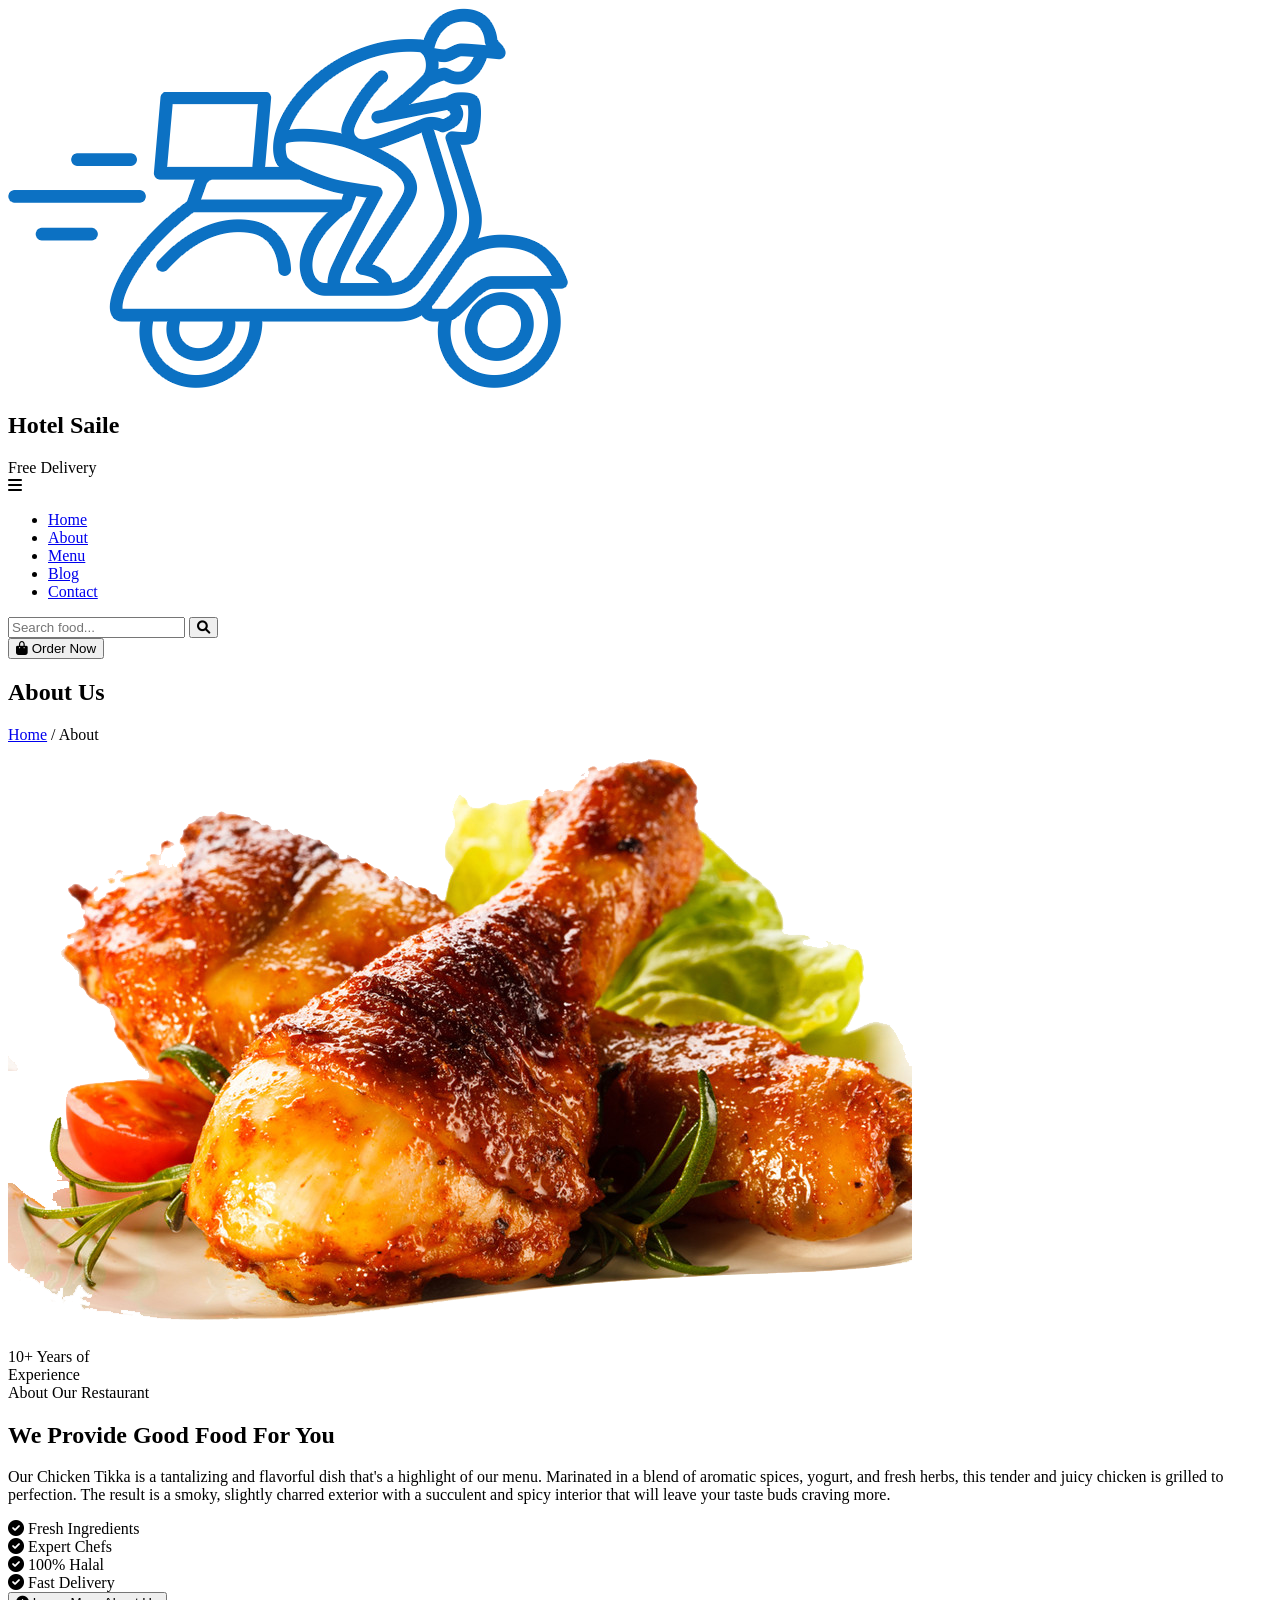
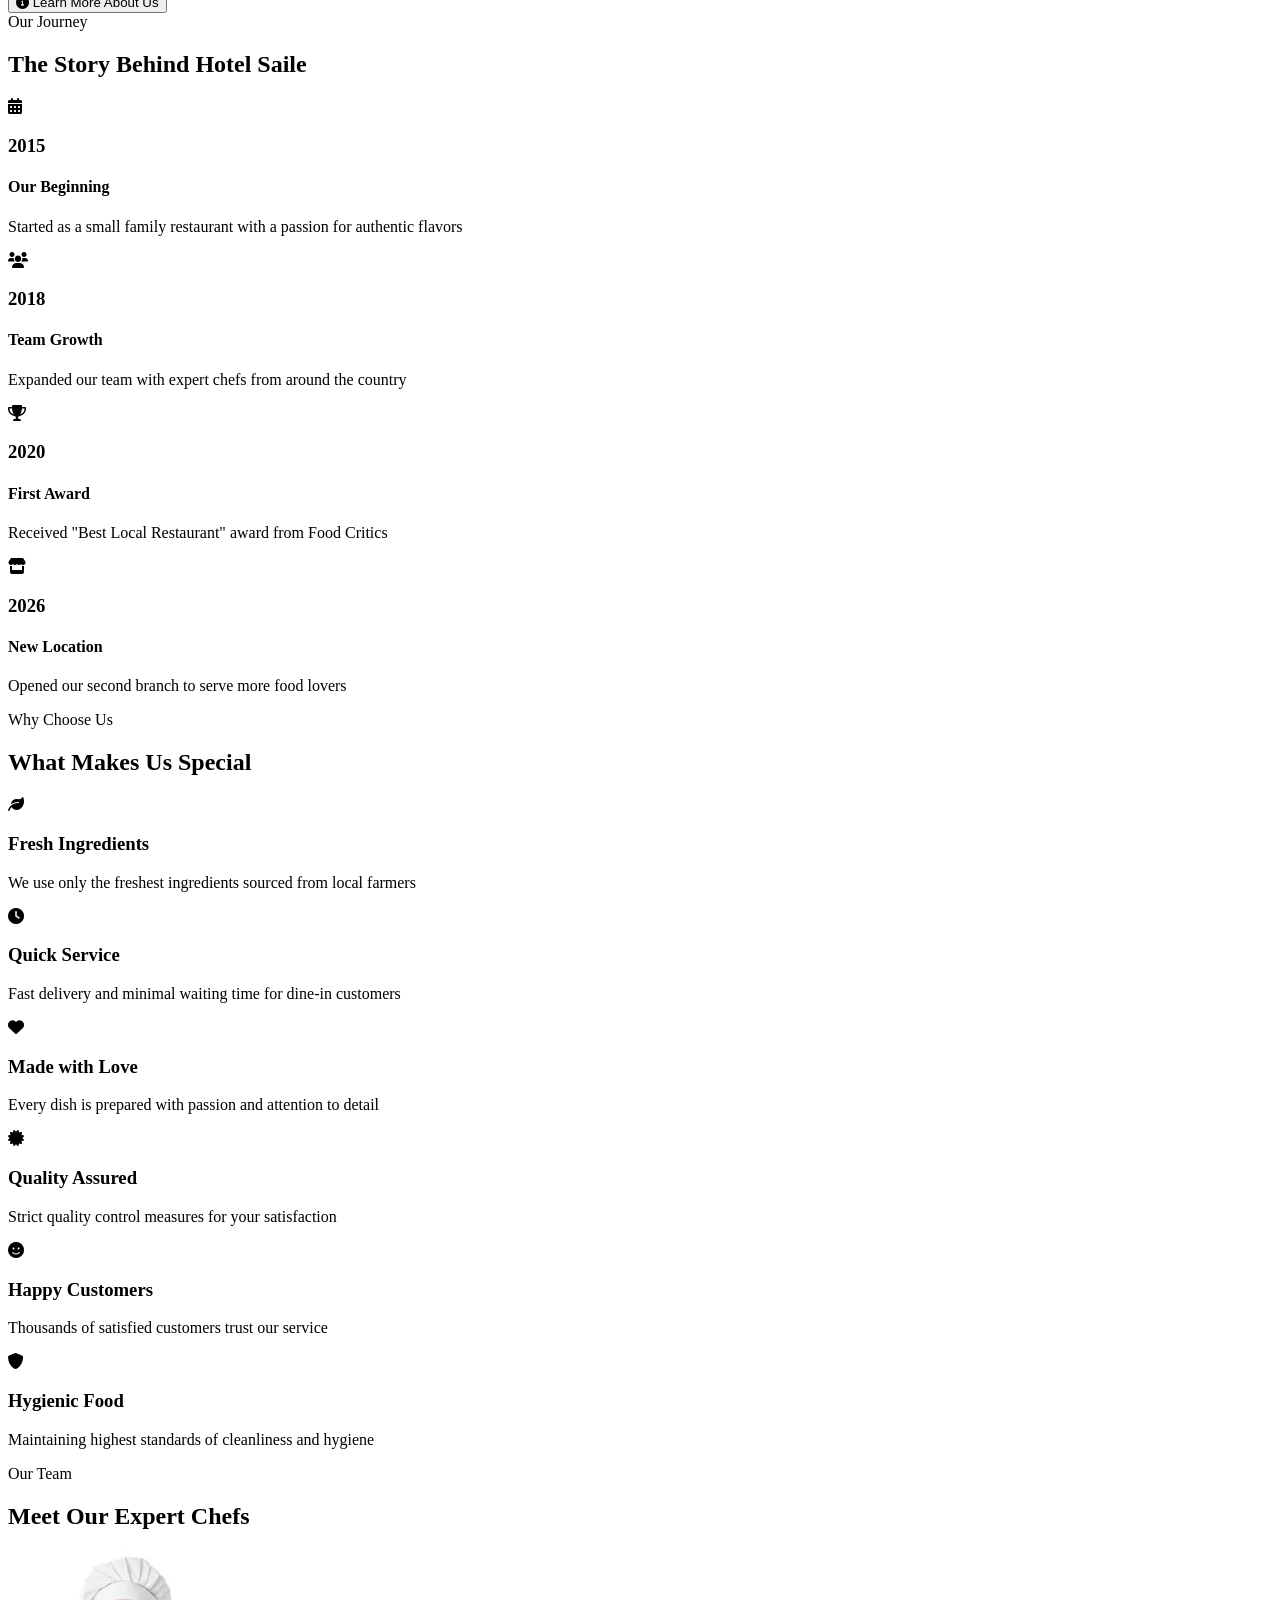
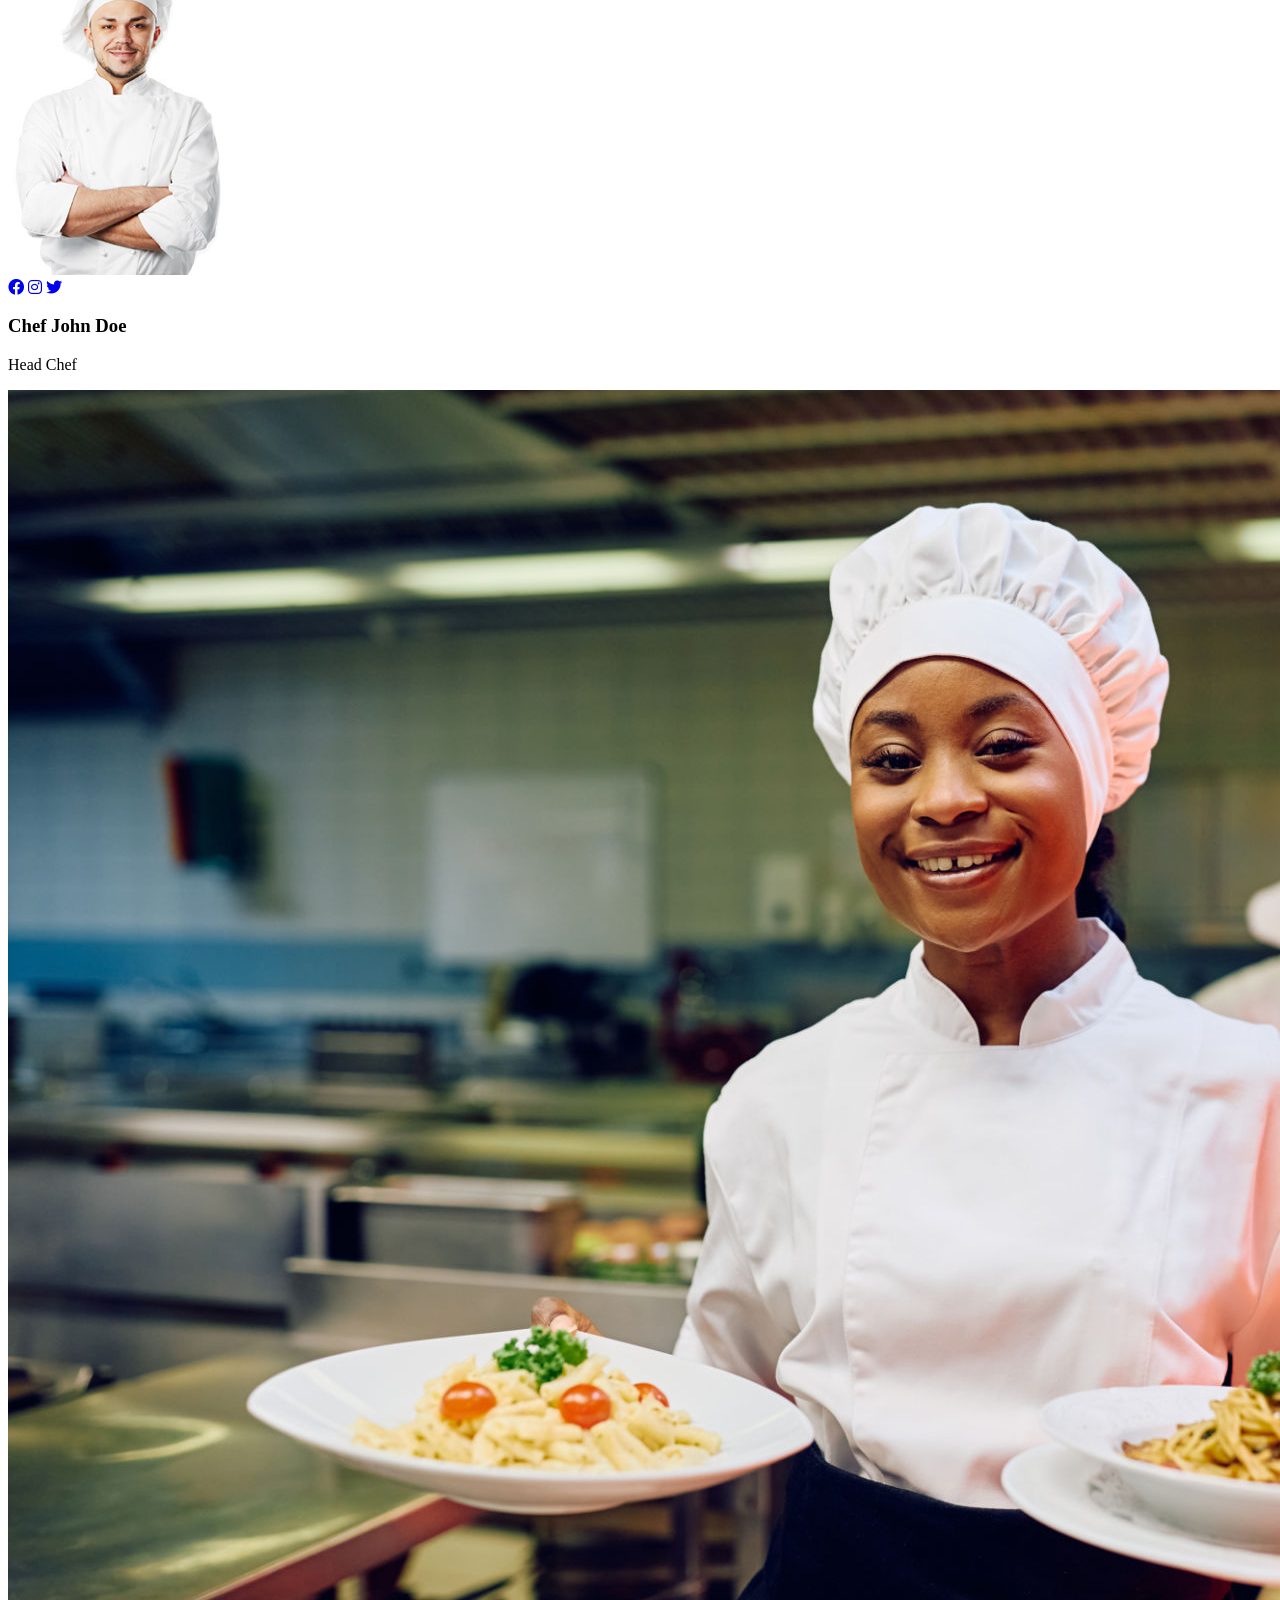
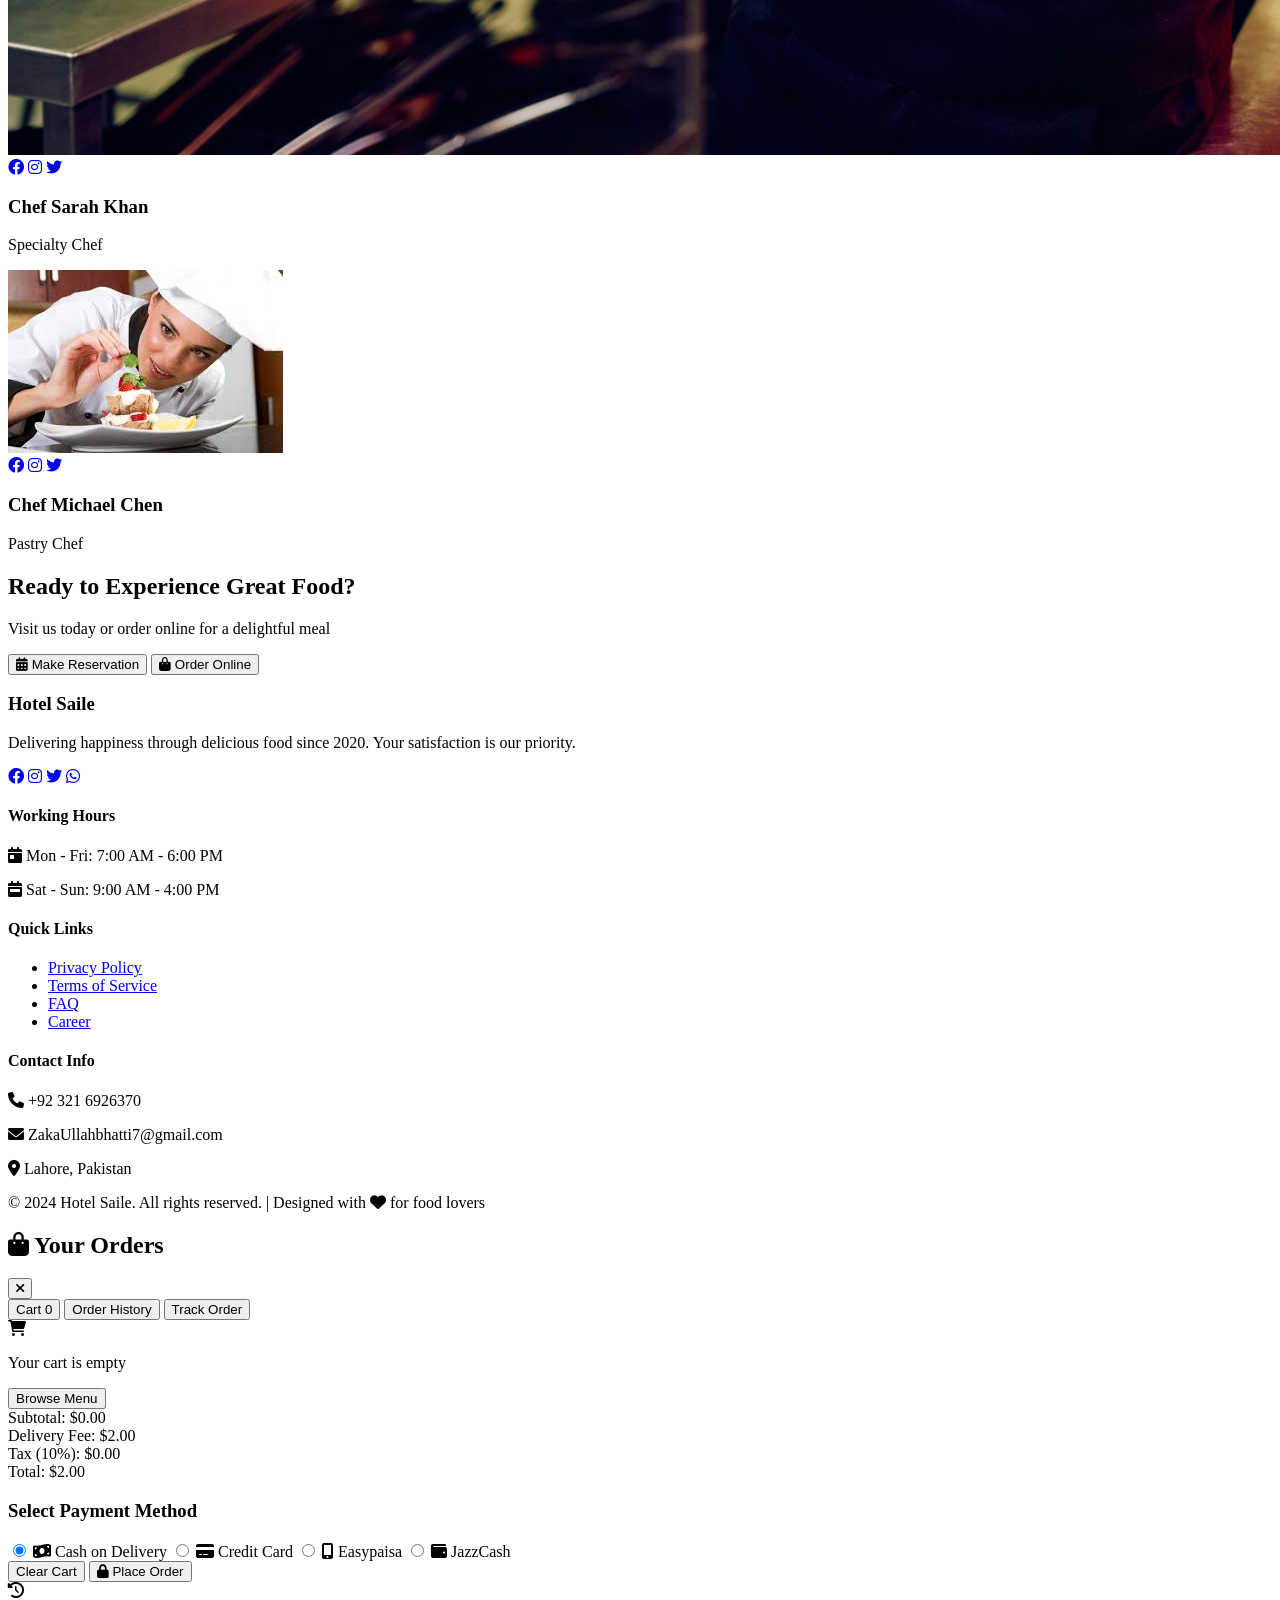
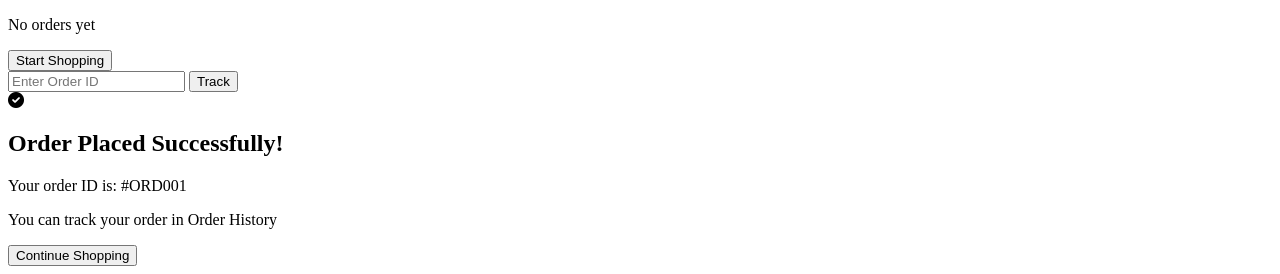
==== About.html @ b2fff1cb "commit" ====
<!DOCTYPE html>
<html lang="en">
<head>
    <meta charset="UTF-8" />
    <meta name="viewport" content="width=device-width, initial-scale=1.0" />
    <title>Hotel Saile - About Us</title>
    <link rel="stylesheet" href="css/Style.css"/>
    <link rel="stylesheet" href="https://cdnjs.cloudflare.com/ajax/libs/font-awesome/6.0.0-beta3/css/all.min.css">
    <link href="https://fonts.googleapis.com/css2?family=Poppins:wght@300;400;500;600;700&display=swap" rel="stylesheet">
</head>
<body>
    <div class="container">
        <!-- Navigation Bar (Same as Home Page) -->
        <nav class="navbar">
            <div class="logo">
                <img src="img/LOGO Food.png" alt="Hotel Saile" class="logo-img">
                <div class="logo-text-wrapper">
                    <h2 class="logo-title">Hotel Saile</h2>
                    <span class="logo-subtitle">Free Delivery</span>
                </div>
            </div>
            
            <div class="nav-toggle" id="navToggle">
                <i class="fas fa-bars"></i>
            </div>

            <div class="nav-menu" id="navMenu">
                <ul class="nav-lists">
                    <li><a href="index.html">Home</a></li>
                    <li class="active"><a href="About.html">About</a></li>
                    <li><a href="Menu.html">Menu</a></li>
                    <li><a href="Blog_page.html">Blog</a></li>
                    <li><a href="Contact.html">Contact</a></li>
                </ul>
                <div class="search-box">
                    <input type="text" id="globalSearch" placeholder="Search food...">
                    <button id="searchBtn" class="search-btn">
                        <i class="fas fa-search"></i>
                    </button>
                </div>
                <button class="btn-primary order-btn">
                    <i class="fas fa-shopping-bag"></i>
                    Order Now
                </button>
            </div>
        </nav>

        <!-- About Hero Section -->
        <section class="about-hero">
            <div class="about-header">
                <h1>About <span class="highlight">Us</span></h1>
                <div class="breadcrumb">
                    <a href="Indixs.html">Home</a> / <span>About</span>
                </div>
            </div>
        </section>

        <!-- About Content Section -->
        <section class="about-content">
            <div class="about-grid">
                <div class="about-image">
                    <div class="image-wrapper about-img-wrapper">
                        <img src="img/Chikan rost.png" alt="Delicious Chicken Tikka" class="about-img">
                        <div class="experience-badge">
                            <span class="years">10+</span>
                            <span class="text">Years of <br>Experience</span>
                        </div>
                    </div>
                </div>
                
                <div class="about-text">
                    <span class="badge">About Our Restaurant</span>
                    <h2>We Provide Good <span class="highlight">Food</span> For You</h2>
                    
                    <p class="about-description">
                        Our Chicken Tikka is a tantalizing and flavorful dish that's a highlight of our menu. 
                        Marinated in a blend of aromatic spices, yogurt, and fresh herbs, this tender and 
                        juicy chicken is grilled to perfection. The result is a smoky, slightly charred exterior 
                        with a succulent and spicy interior that will leave your taste buds craving more.
                    </p>

                    <div class="about-features">
                        <div class="feature-item">
                            <i class="fas fa-check-circle"></i>
                            <span>Fresh Ingredients</span>
                        </div>
                        <div class="feature-item">
                            <i class="fas fa-check-circle"></i>
                            <span>Expert Chefs</span>
                        </div>
                        <div class="feature-item">
                            <i class="fas fa-check-circle"></i>
                            <span>100% Halal</span>
                        </div>
                        <div class="feature-item">
                            <i class="fas fa-check-circle"></i>
                            <span>Fast Delivery</span>
                        </div>
                    </div>

                    <button class="btn-primary learn-more-btn">
                        <i class="fas fa-info-circle"></i>
                        Learn More About Us
                    </button>
                </div>
            </div>
        </section>

        <!-- Our Story Section -->
        <section class="story-section">
            <div class="story-header">
                <span class="badge">Our Journey</span>
                <h2>The Story Behind <span class="highlight-alt">Hotel Saile</span></h2>
            </div>
            
            <div class="story-grid">
                <div class="story-card">
                    <div class="story-icon">
                        <i class="fas fa-calendar-alt"></i>
                    </div>
                    <h3>2015</h3>
                    <h4>Our Beginning</h4>
                    <p>Started as a small family restaurant with a passion for authentic flavors</p>
                </div>
                
                <div class="story-card">
                    <div class="story-icon">
                        <i class="fas fa-users"></i>
                    </div>
                    <h3>2018</h3>
                    <h4>Team Growth</h4>
                    <p>Expanded our team with expert chefs from around the country</p>
                </div>
                
                <div class="story-card">
                    <div class="story-icon">
                        <i class="fas fa-trophy"></i>
                    </div>
                    <h3>2020</h3>
                    <h4>First Award</h4>
                    <p>Received "Best Local Restaurant" award from Food Critics</p>
                </div>
                
                <div class="story-card">
                    <div class="story-icon">
                        <i class="fas fa-store"></i>
                    </div>
                    <h3>2026</h3>
                    <h4>New Location</h4>
                    <p>Opened our second branch to serve more food lovers</p>
                </div>
            </div>
        </section>

        <!-- Why Choose Us Section -->
        <section class="why-choose-section">
            <div class="why-choose-header">
                <span class="badge">Why Choose Us</span>
                <h2>What Makes Us <span class="highlight">Special</span></h2>
            </div>
            
            <div class="why-choose-grid">
                <div class="why-card">
                    <div class="why-icon">
                        <i class="fas fa-leaf"></i>
                    </div>
                    <h3>Fresh Ingredients</h3>
                    <p>We use only the freshest ingredients sourced from local farmers</p>
                </div>
                
                <div class="why-card">
                    <div class="why-icon">
                        <i class="fas fa-clock"></i>
                    </div>
                    <h3>Quick Service</h3>
                    <p>Fast delivery and minimal waiting time for dine-in customers</p>
                </div>
                
                <div class="why-card">
                    <div class="why-icon">
                        <i class="fas fa-heart"></i>
                    </div>
                    <h3>Made with Love</h3>
                    <p>Every dish is prepared with passion and attention to detail</p>
                </div>
                
                <div class="why-card">
                    <div class="why-icon">
                        <i class="fas fa-certificate"></i>
                    </div>
                    <h3>Quality Assured</h3>
                    <p>Strict quality control measures for your satisfaction</p>
                </div>
                
                <div class="why-card">
                    <div class="why-icon">
                        <i class="fas fa-smile"></i>
                    </div>
                    <h3>Happy Customers</h3>
                    <p>Thousands of satisfied customers trust our service</p>
                </div>
                
                <div class="why-card">
                    <div class="why-icon">
                        <i class="fas fa-shield-alt"></i>
                    </div>
                    <h3>Hygienic Food</h3>
                    <p>Maintaining highest standards of cleanliness and hygiene</p>
                </div>
            </div>
        </section>

        <!-- Team Section -->
        <section class="team-section">
            <div class="team-header">
                <span class="badge">Our Team</span>
                <h2>Meet Our Expert <span class="highlight-alt">Chefs</span></h2>
            </div>
            
            <div class="team-grid">
                <div class="team-card">
                    <div class="team-image">
                        <img src="img/chef1.jpg" alt="Chef John" onerror="this.src='https://via.placeholder.com/300x300?text=Chef'">
                        <div class="team-social">
                            <a href="#"><i class="fab fa-facebook"></i></a>
                            <a href="#"><i class="fab fa-instagram"></i></a>
                            <a href="#"><i class="fab fa-twitter"></i></a>
                        </div>
                    </div>
                    <div class="team-info">
                        <h3>Chef John Doe</h3>
                        <p>Head Chef</p>
                    </div>
                </div>
                
                <div class="team-card">
                    <div class="team-image">
                        <img src="img/chef2.jpg" alt="Chef Sarah" onerror="this.src='https://via.placeholder.com/300x300?text=Chef'">
                        <div class="team-social">
                            <a href="#"><i class="fab fa-facebook"></i></a>
                            <a href="#"><i class="fab fa-instagram"></i></a>
                            <a href="#"><i class="fab fa-twitter"></i></a>
                        </div>
                    </div>
                    <div class="team-info">
                        <h3>Chef Sarah Khan</h3>
                        <p>Specialty Chef</p>
                    </div>
                </div>
                
                <div class="team-card">
                    <div class="team-image">
                        <img src="img/chef3.jpg" alt="Chef Michael" onerror="this.src='https://via.placeholder.com/300x300?text=Chef'">
                        <div class="team-social">
                            <a href="#"><i class="fab fa-facebook"></i></a>
                            <a href="#"><i class="fab fa-instagram"></i></a>
                            <a href="#"><i class="fab fa-twitter"></i></a>
                        </div>
                    </div>
                    <div class="team-info">
                        <h3>Chef Michael Chen</h3>
                        <p>Pastry Chef</p>
                    </div>
                </div>
            </div>
        </section>

        <!-- Call to Action -->
        <section class="cta-section">
            <div class="cta-content">
                <h2>Ready to Experience <span class="highlight">Great Food?</span></h2>
                <p>Visit us today or order online for a delightful meal</p>
                <div class="cta-buttons">
                    <button class="btn-primary btn-large">
                        <i class="fas fa-calendar-alt"></i>
                        Make Reservation
                    </button>
                    <button class="btn-secondary btn-large">
                        <i class="fas fa-shopping-bag"></i>
                        Order Online
                    </button>
                </div>
            </div>
        </section>

        <!-- Footer (Same as Home Page) -->
        <footer class="footer">
            <div class="footer-content">
                <div class="footer-section">
                    <h3>Hotel Saile</h3>
                    <p>Delivering happiness through delicious food since 2020. Your satisfaction is our priority.</p>
                    <div class="social-links">
                        <a href="#"><i class="fab fa-facebook"></i></a>
                        <a href="#"><i class="fab fa-instagram"></i></a>
                        <a href="#"><i class="fab fa-twitter"></i></a>
                        <a href="#"><i class="fab fa-whatsapp"></i></a>
                    </div>
                </div>
                
                <div class="footer-section">
                    <h4>Working Hours</h4>
                    <div class="working-hours">
                        <p><i class="fas fa-calendar-day"></i> Mon - Fri: 7:00 AM - 6:00 PM</p>
                        <p><i class="fas fa-calendar-week"></i> Sat - Sun: 9:00 AM - 4:00 PM</p>
                    </div>
                </div>
                
                <div class="footer-section">
                    <h4>Quick Links</h4>
                    <ul class="footer-links">
                        <li><a href="#">Privacy Policy</a></li>
                        <li><a href="#">Terms of Service</a></li>
                        <li><a href="#">FAQ</a></li>
                        <li><a href="#">Career</a></li>
                    </ul>
                </div>
                
                <div class="footer-section">
                    <h4>Contact Info</h4>
                    <p><i class="fas fa-phone"></i> +92 321 6926370</p>
                    <p><i class="fas fa-envelope"></i> ZakaUllahbhatti7@gmail.com</p>
                    <p><i class="fas fa-map-marker-alt"></i> Lahore, Pakistan</p>
                </div>
            </div>
            
            <div class="footer-bottom">
                <p>&copy; 2024 Hotel Saile. All rights reserved. | Designed with <i class="fas fa-heart"></i> for food lovers</p>
            </div>
        </footer>
    </div>
    <!-- Order Modal -->
    <div class="order-modal" id="orderModal">
        <div class="modal-content">
            <div class="modal-header">
                <h2><i class="fas fa-shopping-bag"></i> Your Orders</h2>
                <button class="modal-close"><i class="fas fa-times"></i></button>
            </div>
            
            <div class="modal-body">
                <!-- Order Tabs -->
                <div class="order-tabs">
                    <button class="order-tab active" data-tab="cart">Cart <span class="cart-count">0</span></button>
                    <button class="order-tab" data-tab="history">Order History</button>
                    <button class="order-tab" data-tab="track">Track Order</button>
                </div>
                
                <!-- Cart Tab -->
                <div class="tab-content active" id="cartTab">
                    <div class="cart-items">
                        <!-- Cart items will be added here dynamically -->
                    </div>
                    
                    <div class="cart-summary">
                        <div class="summary-row">
                            <span>Subtotal:</span>
                            <span class="subtotal">$0.00</span>
                        </div>
                        <div class="summary-row">
                            <span>Delivery Fee:</span>
                            <span class="delivery-fee">$2.00</span>
                        </div>
                        <div class="summary-row">
                            <span>Tax (10%):</span>
                            <span class="tax">$0.00</span>
                        </div>
                        <div class="summary-row total">
                            <span>Total:</span>
                            <span class="total-amount">$0.00</span>
                        </div>
                    </div>
                    
                    <div class="payment-methods">
                        <h3>Select Payment Method</h3>
                        <div class="payment-options">
                            <label class="payment-option">
                                <input type="radio" name="payment" value="cash" checked>
                                <i class="fas fa-money-bill-wave"></i>
                                <span>Cash on Delivery</span>
                            </label>
                            <label class="payment-option">
                                <input type="radio" name="payment" value="card">
                                <i class="fas fa-credit-card"></i>
                                <span>Credit Card</span>
                            </label>
                            <label class="payment-option">
                                <input type="radio" name="payment" value="easypaisa">
                                <i class="fas fa-mobile-alt"></i>
                                <span>Easypaisa</span>
                            </label>
                            <label class="payment-option">
                                <input type="radio" name="payment" value="jazzcash">
                                <i class="fas fa-wallet"></i>
                                <span>JazzCash</span>
                            </label>
                        </div>
                    </div>
                    
                    <!-- Card Payment Form -->
                    <div class="card-payment-form" id="cardPaymentForm" style="display: none;">
                        <h3>Card Details</h3>
                        <div class="form-group">
                            <input type="text" placeholder="Card Number" class="card-input">
                        </div>
                        <div class="form-row">
                            <div class="form-group">
                                <input type="text" placeholder="MM/YY" class="card-input">
                            </div>
                            <div class="form-group">
                                <input type="text" placeholder="CVV" class="card-input">
                            </div>
                        </div>
                        <div class="form-group">
                            <input type="text" placeholder="Cardholder Name" class="card-input">
                        </div>
                    </div>
                    
                    <!-- Mobile Payment Form -->
                    <div class="mobile-payment-form" id="mobilePaymentForm" style="display: none;">
                        <h3>Mobile Account Details</h3>
                        <div class="form-group">
                            <input type="text" placeholder="Mobile Number" class="mobile-input">
                        </div>
                        <div class="form-group">
                            <input type="text" placeholder="Account Holder Name" class="mobile-input">
                        </div>
                    </div>
                    
                    <div class="modal-actions">
                        <button class="btn-secondary clear-cart">Clear Cart</button>
                        <button class="btn-primary checkout-btn">
                            <i class="fas fa-lock"></i>
                            Place Order
                        </button>
                    </div>
                </div>
                
                <!-- Order History Tab -->
                <div class="tab-content" id="historyTab">
                    <div class="order-history-list">
                        <!-- Order history will be added here dynamically -->
                    </div>
                </div>
                
                <!-- Track Order Tab -->
                <div class="tab-content" id="trackTab">
                    <div class="track-order">
                        <div class="track-input">
                            <input type="text" id="orderId" placeholder="Enter Order ID">
                            <button class="btn-primary track-btn">Track</button>
                        </div>
                        <div class="track-result"></div>
                    </div>
                </div>
            </div>
        </div>
    </div>
    
    <!-- Order Success Modal -->
    <div class="success-modal" id="successModal">
        <div class="success-content">
            <i class="fas fa-check-circle"></i>
            <h2>Order Placed Successfully!</h2>
            <p>Your order ID is: <span id="orderIdDisplay">#ORD001</span></p>
            <p>You can track your order in Order History</p>
            <button class="btn-primary close-success">Continue Shopping</button>
        </div>
    </div>

    <script src="JS/main.js"></script>
    <script src="JS/sacript.js"></script>

</body>
</html>
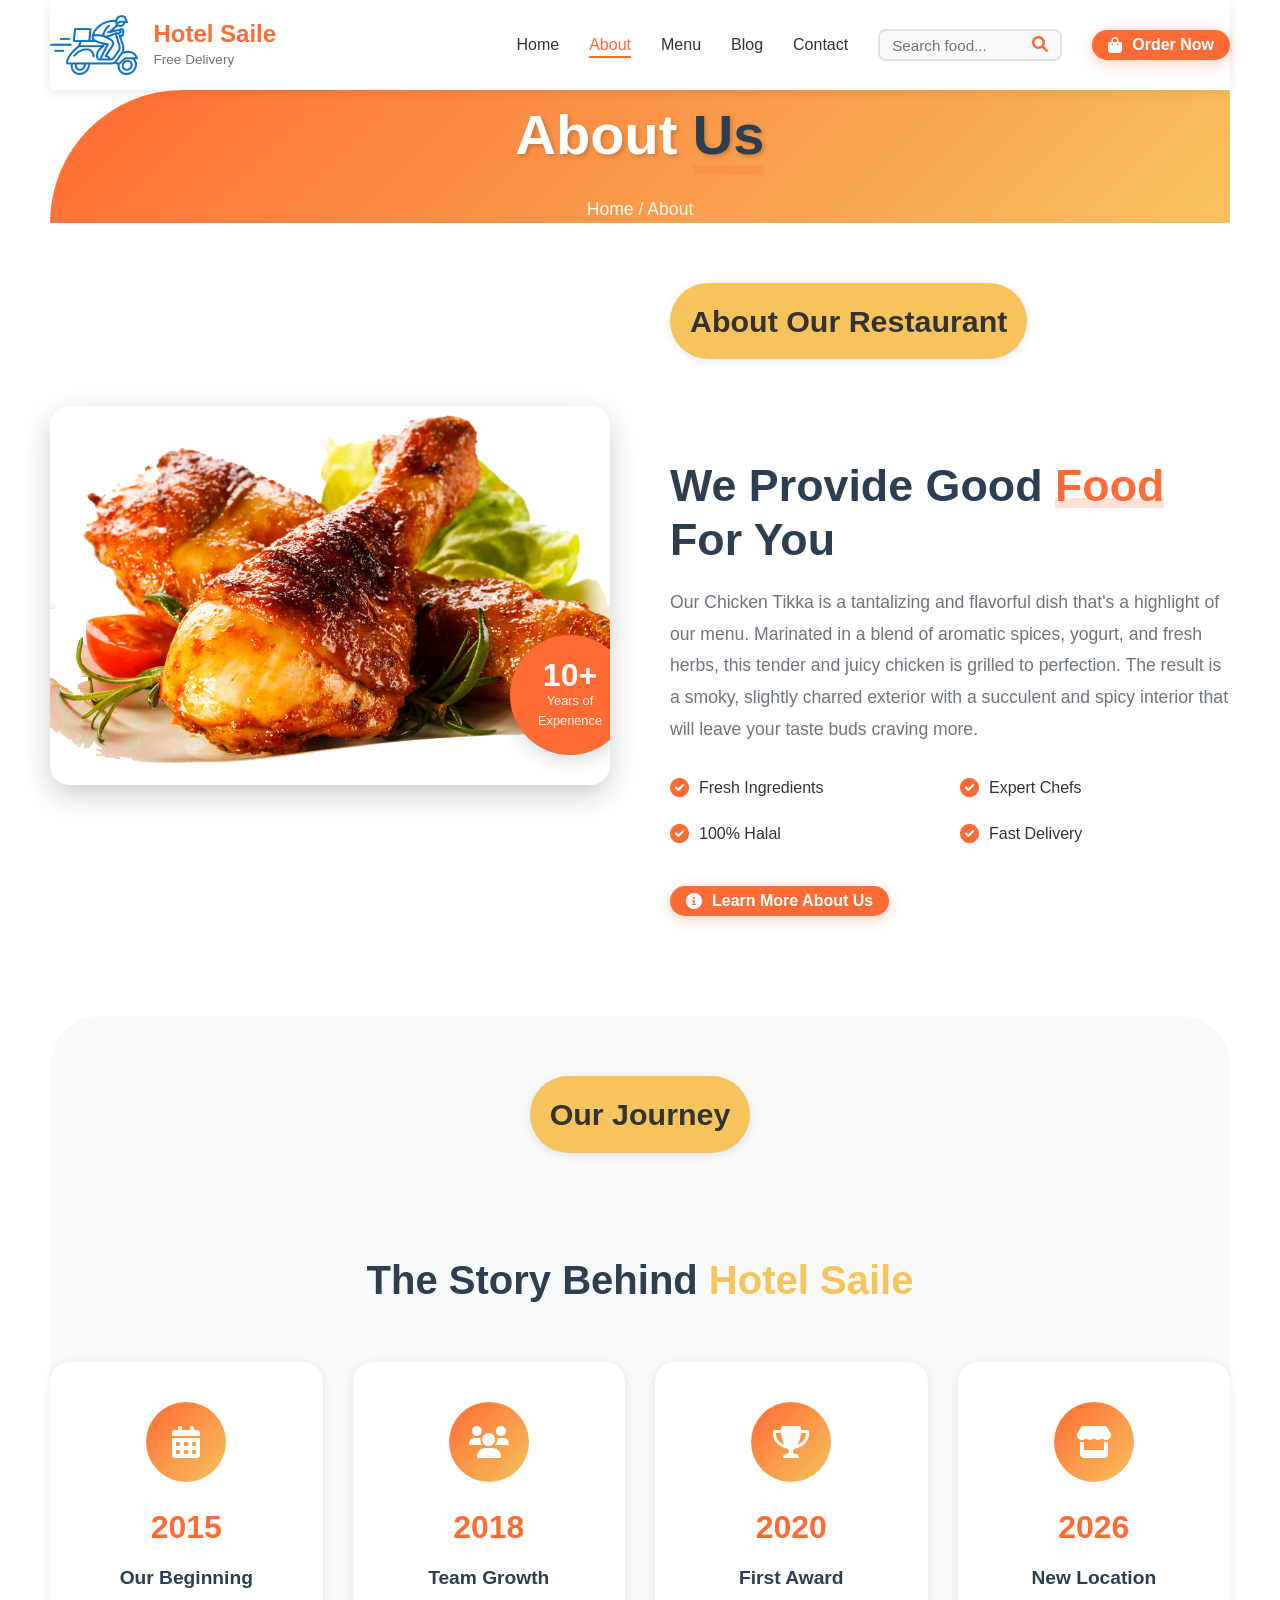
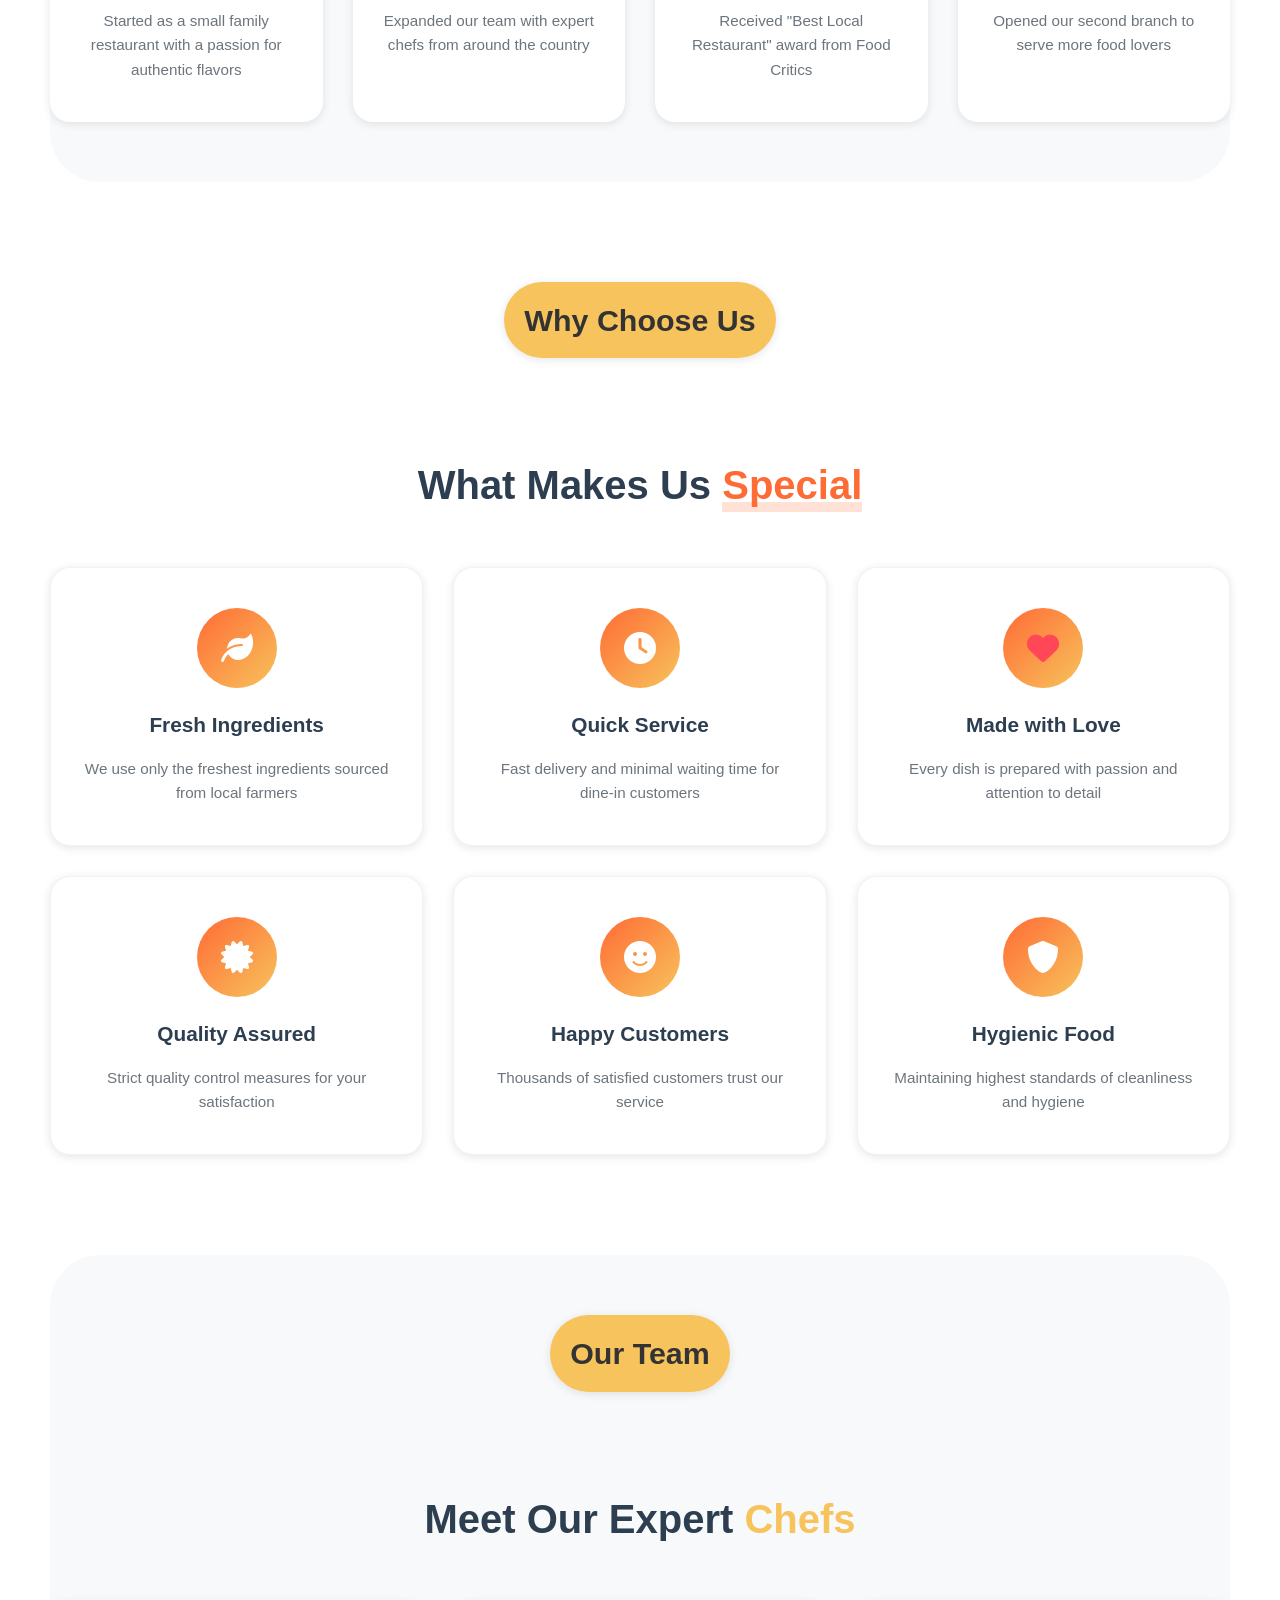
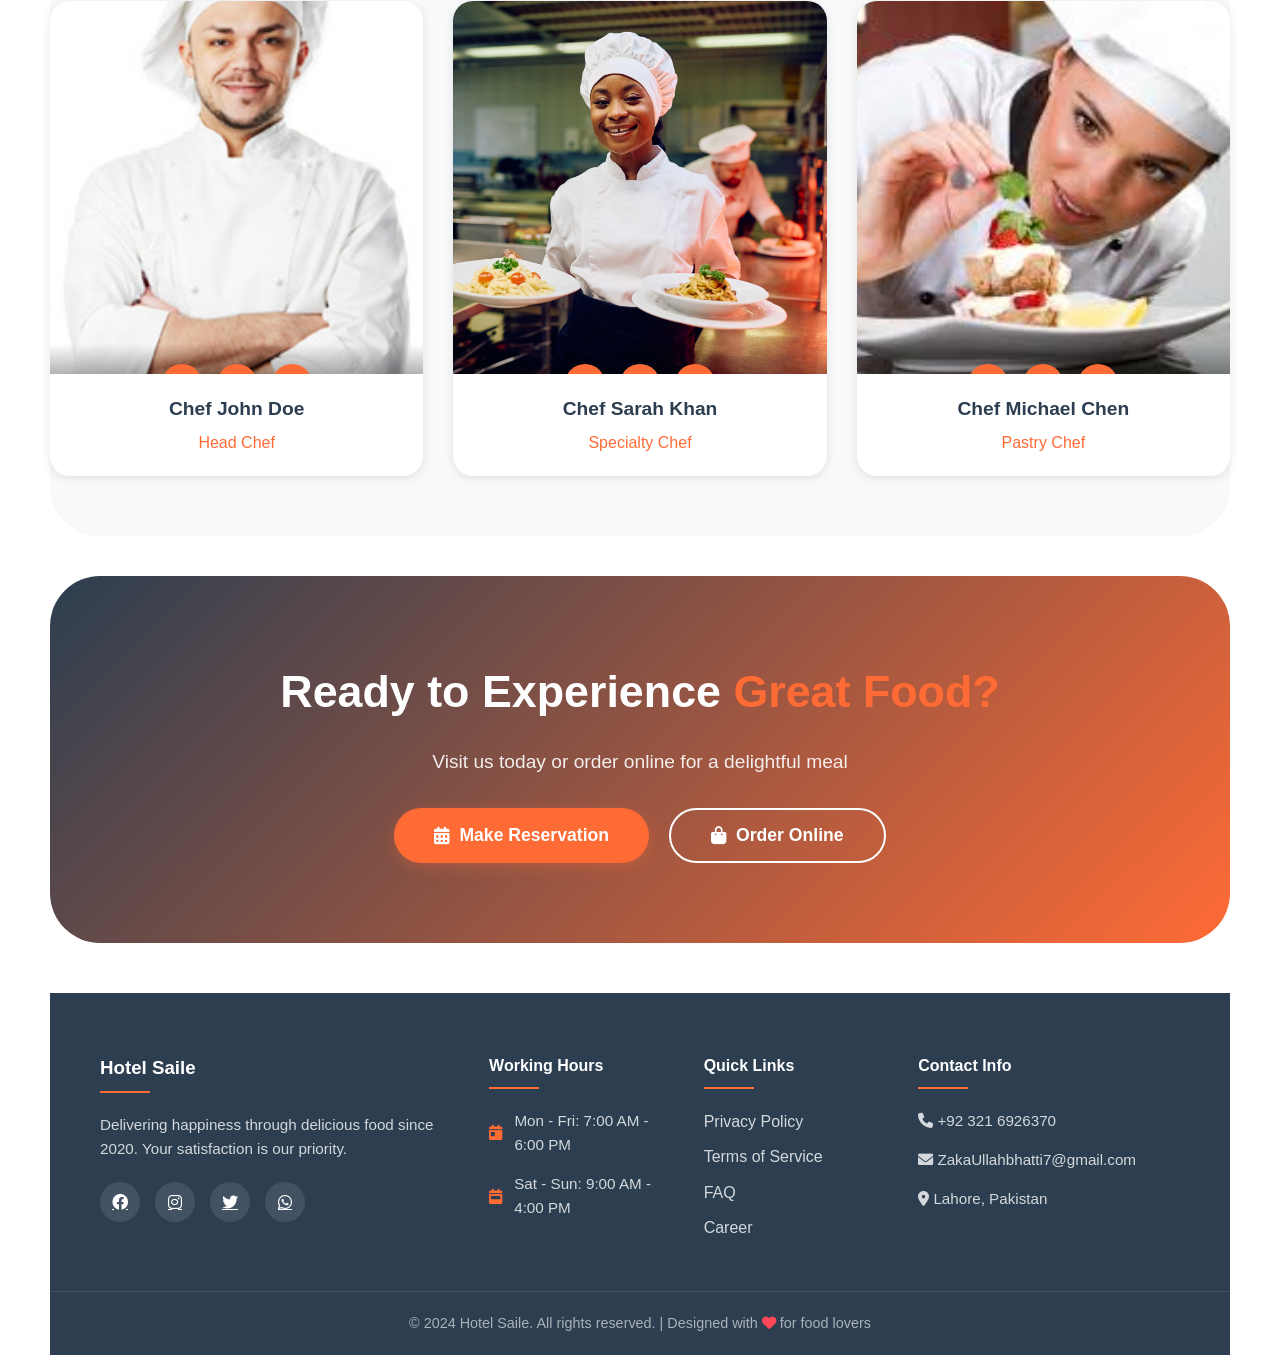
==== commit 1ef4b533: "Update About.html" ====
--- a/About.html
+++ b/About.html
@@ -4,7 +4,7 @@
     <meta charset="UTF-8" />
     <meta name="viewport" content="width=device-width, initial-scale=1.0" />
     <title>Hotel Saile - About Us</title>
-    <link rel="stylesheet" href="css/Style.css"/>
+    <link rel="stylesheet" href="css/style.css"/>
     <link rel="stylesheet" href="https://cdnjs.cloudflare.com/ajax/libs/font-awesome/6.0.0-beta3/css/all.min.css">
     <link href="https://fonts.googleapis.com/css2?family=Poppins:wght@300;400;500;600;700&display=swap" rel="stylesheet">
 </head>
@@ -470,4 +470,4 @@
     <script src="JS/sacript.js"></script>
 
 </body>
-</html>+</html>
--- a/css/style.css
+++ b/css/style.css
@@ -0,0 +1,3289 @@
+/* Reset and Base Styles */
+* {
+    margin: 0;
+    padding: 0;
+    box-sizing: border-box;
+}
+
+:root {
+    --primary-color: #ff6b35;
+    --primary-dark: #e85d2c;
+    --secondary-color: #2c3e50;
+    --accent-color: #f7c35c;
+    --text-light: #f8f9fa;
+    --text-dark: #333333;
+    --text-muted: #6c757d;
+    --bg-light: #ffffff;
+    --bg-gray: #f8f9fa;
+    --shadow-sm: 0 2px 10px rgba(0, 0, 0, 0.1);
+    --shadow-md: 0 5px 20px rgba(0, 0, 0, 0.15);
+    --shadow-lg: 0 10px 30px rgba(0, 0, 0, 0.2);
+    --transition: all 0.3s ease;
+}
+
+body {
+    font-family: 'Poppins', sans-serif;
+    color: var(--text-dark);
+    line-height: 1.6;
+    overflow-x: hidden;
+}
+
+.container {
+    max-width: 1400px;
+    margin: 0 auto;
+    padding: 0 50px;
+}
+
+/* Navigation Styles */
+.navbar {
+    display: flex;
+    justify-content: space-between;
+    align-items: center;
+    padding: 15px 0;
+    position: sticky;
+    top: 0;
+    background: var(--bg-light);
+    z-index: 1000;
+    box-shadow: var(--shadow-sm);
+}
+
+.logo {
+    display: flex;
+    align-items: center;
+    gap: 15px;
+}
+
+.logo-img {
+    height: 60px;
+    width: auto;
+    transition: var(--transition);
+    
+}
+
+.logo-img:hover {
+    transform: scale(1.05);
+}
+
+.logo-text-wrapper {
+    display: flex;
+    flex-direction: column;
+}
+
+.logo-title {
+    font-size: 1.5rem;
+    font-weight: 700;
+    color: var(--primary-color);
+    line-height: 1.2;
+}
+
+.logo-subtitle {
+    font-size: 0.85rem;
+    color: var(--text-muted);
+    font-weight: 500;
+}
+
+.nav-toggle {
+    display: none;
+    font-size: 1.5rem;
+    cursor: pointer;
+    color: var(--secondary-color);
+}
+
+.nav-menu {
+    display: flex;
+    align-items: center;
+    gap: 30px;
+}
+
+.search-box {
+    display: flex;
+    align-items: center;
+    background: #f8f9fa;
+    border: 2px solid #e1e1e1;
+    border-radius: 8px;
+    padding: 5px 12px;
+    gap: 10px;
+    transition: var(--transition);
+}
+
+.search-box:hover {
+    border-color: var(--primary-color);
+    box-shadow: 0 0 0 3px rgba(255, 107, 53, 0.1);
+}
+
+.search-box input {
+    background: transparent;
+    border: none;
+    outline: none;
+    width: 130px;
+    padding: 0;
+    font-family: inherit;
+    font-size: 0.95rem;
+    color: var(--text-dark);
+}
+
+.search-box input::placeholder {
+    color: var(--text-muted);
+}
+
+.search-btn {
+    background: none;
+    border: none;
+    cursor: pointer;
+    color: var(--primary-color);
+    font-size: 1rem;
+    transition: var(--transition);
+    padding: 0;
+}
+
+.search-btn:hover {
+    transform: scale(1.15);
+}
+
+.nav-lists {
+    display: flex;
+    list-style: none;
+    gap: 30px;
+}
+
+.nav-lists li a {
+    text-decoration: none;
+    color: var(--text-dark);
+    font-weight: 500;
+    font-size: 1rem;
+    transition: var(--transition);
+    position: relative;
+}
+
+.nav-lists li a::after {
+    content: '';
+    position: absolute;
+    bottom: -5px;
+    left: 0;
+    width: 0;
+    height: 2px;
+    background: var(--primary-color);
+    transition: var(--transition);
+}
+
+.nav-lists li a:hover::after,
+.nav-lists li.active a::after {
+    width: 100%;
+}
+
+.nav-lists li a:hover,
+.nav-lists li.active a {
+    color: var(--primary-color);
+}
+
+.btn-primary {
+    background: var(--primary-color);
+    color: white;
+    border: none;
+    padding: 6px 16px;
+    border-radius: 50px;
+    font-weight: 600;
+    font-size: 1rem;
+    cursor: pointer;
+    transition: var(--transition);
+    display: inline-flex;
+    align-items: center;
+    gap: 10px;
+    box-shadow: 0 4px 15px rgba(255, 107, 53, 0.3);
+}
+
+.btn-primary:hover {
+    background: var(--primary-dark);
+    transform: translateY(-2px);
+    box-shadow: 0 6px 20px rgba(255, 107, 53, 0.4);
+}
+
+.btn-secondary {
+    background: transparent;
+    color: var(--secondary-color);
+    border: 2px solid var(--secondary-color);
+    padding: 12px 30px;
+    border-radius: 50px;
+    font-weight: 600;
+    font-size: 1rem;
+    cursor: pointer;
+    transition: var(--transition);
+    display: inline-flex;
+    align-items: center;
+    gap: 10px;
+}
+
+.btn-secondary:hover {
+    background: var(--secondary-color);
+    color: white;
+    transform: translateY(-2px);
+}
+
+.btn-large {
+    padding: 15px 40px;
+    font-size: 1.1rem;
+}
+.menu-search{
+    text-align:center;
+    margin:40px 0;
+    }
+    
+    .menu-search input{
+    width:60%;
+    padding:12px;
+    border-radius:25px;
+    border:1px solid #ddd;
+    font-size:16px;
+    }
+/* Hero Section */
+.hero-section {
+    padding: 50px 0 80px;
+    position: relative;
+    overflow: hidden;
+}
+
+.hero-section::before {
+    content: '';
+    position: absolute;
+    top: -50%;
+    right: -10%;
+    width: 600px;
+    height: 600px;
+    background: radial-gradient(circle, rgba(255,107,53,0.1) 0%, rgba(255,107,53,0) 70%);
+    border-radius: 50%;
+    z-index: -1;
+}
+
+.hero-content {
+    display: grid;
+    grid-template-columns: 1fr 1fr;
+    gap: 50px;
+    align-items: center;
+}
+
+.hero-text {
+    animation: slideInLeft 1s ease;
+}
+
+.badge {
+    background: var(--accent-color);
+    color: var(--text-dark);
+    padding: 14px 20px;
+    border-radius: 50px;
+    font-weight: 600;
+    font-size: 1.9rem;
+    display: inline-block;
+    margin-bottom: 80px;
+    box-shadow: var(--shadow-sm);
+}
+
+@media (max-width: 768px) {
+    .badge {
+        font-size: 1.2rem;
+        padding: 10px 16px;
+        margin-bottom: 60px;
+        height: 80px;
+         display: flex;
+         align-items: center;
+         justify-content: center;
+    }
+}
+
+@media (max-width: 480px) {
+    .badge {
+        font-size: 0.95rem;
+        padding: 8px 14px;
+        margin-bottom: 40px;
+    }
+}
+
+.hero-title {
+    font-size: 3.5rem;
+    font-weight: 700;
+    line-height: 1.2;
+    margin-bottom: 20px;
+    color: var(--secondary-color);
+}
+
+.highlight {
+    color: var(--primary-color);
+    position: relative;
+    display: inline-block;
+}
+
+.highlight::after {
+    content: '';
+    position: absolute;
+    bottom: 5px;
+    left: 0;
+    width: 100%;
+    height: 10px;
+    background: rgba(255, 107, 53, 0.2);
+    z-index: -1;
+}
+
+.highlight-alt {
+    color: var(--accent-color);
+    position: relative;
+}
+
+.hero-description {
+    color: var(--text-muted);
+    font-size: 1.1rem;
+    margin-bottom: 30px;
+    max-width: 90%;
+}
+
+.hero-buttons {
+    display: flex;
+    gap: 20px;
+    margin-bottom: 40px;
+}
+
+.hero-stats {
+    display: flex;
+    gap: 50px;
+}
+
+.stat-item {
+    display: flex;
+    flex-direction: column;
+}
+
+.stat-number {
+    font-size: 2rem;
+    font-weight: 700;
+    color: var(--primary-color);
+}
+
+.stat-label {
+    font-size: 0.9rem;
+    color: var(--text-muted);
+    font-weight: 500;
+}
+
+/* Hero Image */
+.hero-image {
+    position: relative;
+    animation: slideInRight 1s ease;
+}
+
+.image-wrapper {
+    position: relative;
+    display: inline-block;
+}
+
+.hero-img {
+    width: 100%;
+    max-width: 500px;
+    height: auto;
+    filter: drop-shadow(0 20px 30px rgba(0, 0, 0, 0.15));
+    transition: var(--transition);
+    border-radius: 20px;
+}
+
+.hero-img:hover {
+    transform: scale(1.05) rotate(2deg);
+}
+
+.floating-card {
+    position: absolute;
+    background: white;
+    padding: 12px 20px;
+    border-radius: 50px;
+    box-shadow: var(--shadow-md);
+    display: flex;
+    align-items: center;
+    gap: 10px;
+    font-weight: 500;
+    animation: float 3s ease-in-out infinite;
+}
+
+.floating-card i {
+    color: var(--primary-color);
+    font-size: 1.2rem;
+}
+
+.card-1 {
+    top: 20%;
+    right: -20px;
+}
+
+.card-2 {
+    bottom: 20%;
+    left: -20px;
+    animation-delay: 1.5s;
+}
+
+/* Features Section */
+.features-section {
+    padding: 60px 0;
+    background: var(--bg-gray);
+    border-radius: 100px 100px 0 0;
+    margin-top: 50px;
+}
+
+.features-grid {
+    display: grid;
+    grid-template-columns: repeat(4, 1fr);
+    gap: 30px;
+    padding: 0 20px;
+}
+
+.feature-card {
+    background: white;
+    padding: 30px 20px;
+    border-radius: 20px;
+    text-align: center;
+    box-shadow: var(--shadow-sm);
+    transition: var(--transition);
+    border: 1px solid rgba(0, 0, 0, 0.05);
+}
+
+.feature-card:hover {
+    transform: translateY(-10px);
+    box-shadow: var(--shadow-lg);
+}
+
+.feature-icon {
+    width: 80px;
+    height: 80px;
+    background: linear-gradient(135deg, var(--primary-color), var(--accent-color));
+    border-radius: 50%;
+    display: flex;
+    align-items: center;
+    justify-content: center;
+    margin: 0 auto 20px;
+    color: white;
+    font-size: 2rem;
+}
+
+.feature-card h3 {
+    margin-bottom: 10px;
+    color: var(--secondary-color);
+}
+
+.feature-card p {
+    color: var(--text-muted);
+    font-size: 0.9rem;
+}
+
+/* ========================================================
+hero-section animations */
+.menu-section{
+    padding:80px 20px;
+    text-align:center;
+    }
+    
+    .menu-title{
+    font-size:32px;
+    margin-bottom:40px;
+    }
+    
+    .food-grid{
+    display:grid;
+    grid-template-columns:repeat(auto-fit,minmax(250px,1fr));
+    gap:30px;
+    }
+    
+    .food-card{
+    background:#fff;
+    padding:20px;
+    border-radius:10px;
+    box-shadow:0 10px 25px rgba(0,0,0,0.1);
+    transition:0.3s;
+    }
+    
+    .food-card:hover{
+    transform:scale(1.05);
+    }
+    
+    .food-card img{
+    width:100%;
+    border-radius:10px;
+    }
+    
+    .add-cart{
+    background:#ff6b35;
+    color:white;
+    padding:10px 20px;
+    border:none;
+    border-radius:20px;
+    cursor:pointer;
+    margin-top:10px;
+    }
+    
+    .whatsapp-float{
+    position:fixed;
+    bottom:25px;
+    right:25px;
+    background:#25D366;
+    color:white;
+    font-size:28px;
+    padding:15px;
+    border-radius:50%;
+    box-shadow:0 5px 15px rgba(0,0,0,0.3);
+    }
+
+
+
+/* ======================================================== */ */
+/* About Page Specific Styles */
+
+/* About Hero Section */
+.about-hero {
+    padding: 60px 0;
+    background: linear-gradient(135deg, var(--primary-color), var(--accent-color));
+    border-radius: 0 0 50px 50px;
+    margin-bottom: 60px;
+    position: relative;
+    overflow: hidden;
+}
+
+.about-hero::before {
+    content: '';
+    position: absolute;
+    top: -50%;
+    right: -10%;
+    width: 400px;
+    height: 400px;
+    background: radial-gradient(circle, rgba(255,255,255,0.2) 0%, rgba(255,255,255,0) 70%);
+    border-radius: 50%;
+}
+
+.about-hero::after {
+    content: '';
+    position: absolute;
+    bottom: -50%;
+    left: -10%;
+    width: 400px;
+    height: 400px;
+    background: radial-gradient(circle, rgba(255,255,255,0.2) 0%, rgba(255,255,255,0) 70%);
+    border-radius: 50%;
+}
+
+.about-header {
+    text-align: center;
+    position: relative;
+    z-index: 1;
+    background: linear-gradient(135deg, var(--primary-color), var(--accent-color));
+    border-radius: 142px 2px 0 0;
+}
+
+.about-header h1 {
+    font-size: 3.5rem;
+    color: #ffffff;
+    margin-bottom: 15px;
+    text-shadow: 2px 2px 4px rgba(0,0,0,0.2);
+}
+
+.about-header .highlight {
+    color: var(--secondary-color);
+    position: relative;
+}
+
+.breadcrumb {
+    color: rgba(255,255,255,0.9);
+    font-size: 1.1rem;
+}
+
+.breadcrumb a {
+    color: white;
+    text-decoration: none;
+    transition: var(--transition);
+}
+
+.breadcrumb a:hover {
+    color: var(--secondary-color);
+}
+
+/* About Content Section */
+.about-content {
+    padding: 60px 0;
+}
+
+.about-grid {
+    display: grid;
+    grid-template-columns: 1fr 1fr;
+    gap: 60px;
+    align-items: center;
+}
+
+.about-image {
+    position: relative;
+}
+
+.about-img-wrapper {
+    position: relative;
+    border-radius: 20px;
+    overflow: hidden;
+    box-shadow: var(--shadow-lg);
+}
+
+.about-img {
+    width: 100%;
+    height: auto;
+    transition: var(--transition);
+}
+
+.about-img:hover {
+    transform: scale(1.05);
+}
+
+.experience-badge {
+    position: absolute;
+    bottom: 30px;
+    right: -20px;
+    background: var(--primary-color);
+    color: white;
+    padding: 25px;
+    border-radius: 50%;
+    width: 120px;
+    height: 120px;
+    display: flex;
+    flex-direction: column;
+    align-items: center;
+    justify-content: center;
+    text-align: center;
+    box-shadow: var(--shadow-md);
+    animation: pulse 2s infinite;
+}
+
+.experience-badge .years {
+    font-size: 2rem;
+    font-weight: 700;
+    line-height: 1;
+}
+
+.experience-badge .text {
+    font-size: 0.8rem;
+    opacity: 0.9;
+}
+
+.about-text h2 {
+    font-size: 2.8rem;
+    line-height: 1.2;
+    margin: 20px 0;
+    color: var(--secondary-color);
+}
+
+.about-description {
+    color: var(--text-muted);
+    font-size: 1.1rem;
+    margin-bottom: 30px;
+    line-height: 1.8;
+}
+
+.about-features {
+    display: grid;
+    grid-template-columns: repeat(2, 1fr);
+    gap: 20px;
+    margin-bottom: 40px;
+}
+
+.feature-item {
+    display: flex;
+    align-items: center;
+    gap: 10px;
+}
+
+.feature-item i {
+    color: var(--primary-color);
+    font-size: 1.2rem;
+}
+
+/* Story Section */
+.story-section {
+    padding: 60px 0;
+    background: var(--bg-gray);
+    border-radius: 50px;
+    margin: 40px 0;
+}
+
+.story-header {
+    text-align: center;
+    margin-bottom: 50px;
+}
+
+.story-header h2 {
+    font-size: 2.5rem;
+    color: var(--secondary-color);
+    margin-top: 15px;
+}
+
+.story-grid {
+    display: grid;
+    grid-template-columns: repeat(4, 1fr);
+    gap: 30px;
+}
+
+.story-card {
+    background: white;
+    padding: 40px 30px;
+    border-radius: 20px;
+    text-align: center;
+    box-shadow: var(--shadow-sm);
+    transition: var(--transition);
+    position: relative;
+    overflow: hidden;
+}
+
+.story-card::before {
+    content: '';
+    position: absolute;
+    top: 0;
+    left: 0;
+    right: 0;
+    height: 5px;
+    background: linear-gradient(90deg, var(--primary-color), var(--accent-color));
+    transform: scaleX(0);
+    transition: var(--transition);
+}
+
+.story-card:hover::before {
+    transform: scaleX(1);
+}
+
+.story-card:hover {
+    transform: translateY(-10px);
+    box-shadow: var(--shadow-lg);
+}
+
+.story-icon {
+    width: 80px;
+    height: 80px;
+    background: linear-gradient(135deg, var(--primary-color), var(--accent-color));
+    border-radius: 50%;
+    display: flex;
+    align-items: center;
+    justify-content: center;
+    margin: 0 auto 20px;
+    color: white;
+    font-size: 2rem;
+}
+
+.story-card h3 {
+    font-size: 2rem;
+    color: var(--primary-color);
+    margin-bottom: 10px;
+}
+
+.story-card h4 {
+    font-size: 1.2rem;
+    margin-bottom: 15px;
+    color: var(--secondary-color);
+}
+
+.story-card p {
+    color: var(--text-muted);
+    font-size: 0.95rem;
+}
+
+/* Why Choose Us Section */
+.why-choose-section {
+    padding: 60px 0;
+}
+
+.why-choose-header {
+    text-align: center;
+    margin-bottom: 50px;
+}
+
+.why-choose-header h2 {
+    font-size: 2.5rem;
+    color: var(--secondary-color);
+    margin-top: 15px;
+}
+
+.why-choose-grid {
+    display: grid;
+    grid-template-columns: repeat(3, 1fr);
+    gap: 30px;
+}
+
+.why-card {
+    background: white;
+    padding: 40px 30px;
+    border-radius: 20px;
+    text-align: center;
+    box-shadow: var(--shadow-sm);
+    transition: var(--transition);
+    border: 1px solid rgba(0,0,0,0.05);
+}
+
+.why-card:hover {
+    transform: translateY(-10px);
+    box-shadow: var(--shadow-lg);
+}
+
+.why-icon {
+    width: 80px;
+    height: 80px;
+    background: linear-gradient(135deg, var(--primary-color), var(--accent-color));
+    border-radius: 50%;
+    display: flex;
+    align-items: center;
+    justify-content: center;
+    margin: 0 auto 20px;
+    color: white;
+    font-size: 2rem;
+}
+
+.why-card h3 {
+    font-size: 1.3rem;
+    margin-bottom: 15px;
+    color: var(--secondary-color);
+}
+
+.why-card p {
+    color: var(--text-muted);
+    font-size: 0.95rem;
+}
+
+/* Team Section */
+.team-section {
+    padding: 60px 0;
+    background: var(--bg-gray);
+    border-radius: 50px;
+    margin: 40px 0;
+}
+
+.team-header {
+    text-align: center;
+    margin-bottom: 50px;
+}
+
+.team-header h2 {
+    font-size: 2.5rem;
+    color: var(--secondary-color);
+    margin-top: 15px;
+}
+
+.team-grid {
+    display: grid;
+    grid-template-columns: repeat(3, 1fr);
+    gap: 30px;
+}
+
+.team-card {
+    background: white;
+    border-radius: 20px;
+    overflow: hidden;
+    box-shadow: var(--shadow-sm);
+    transition: var(--transition);
+}
+
+.team-card:hover {
+    transform: translateY(-10px);
+    box-shadow: var(--shadow-lg);
+}
+
+.team-image {
+    position: relative;
+    overflow: hidden;
+    aspect-ratio: 1;
+}
+
+.team-image img {
+    width: 100%;
+    height: 100%;
+    object-fit: cover;
+    transition: var(--transition);
+}
+
+.team-card:hover .team-image img {
+    transform: scale(1.1);
+}
+
+.team-social {
+    position: absolute;
+    bottom: -50px;
+    left: 0;
+    right: 0;
+    display: flex;
+    justify-content: center;
+    gap: 15px;
+    padding: 20px;
+    background: linear-gradient(to top, rgba(0,0,0,0.8), transparent);
+    transition: var(--transition);
+}
+
+.team-card:hover .team-social {
+    bottom: 0;
+}
+
+.team-social a {
+    color: white;
+    width: 40px;
+    height: 40px;
+    border-radius: 50%;
+    background: var(--primary-color);
+    display: flex;
+    align-items: center;
+    justify-content: center;
+    transition: var(--transition);
+}
+
+.team-social a:hover {
+    transform: translateY(-3px);
+    background: var(--accent-color);
+}
+
+.team-info {
+    padding: 20px;
+    text-align: center;
+}
+
+.team-info h3 {
+    font-size: 1.2rem;
+    margin-bottom: 5px;
+    color: var(--secondary-color);
+}
+
+.team-info p {
+    color: var(--primary-color);
+    font-weight: 500;
+}
+
+/* CTA Section */
+.cta-section {
+    padding: 80px 0;
+    background: linear-gradient(135deg, var(--secondary-color), var(--primary-color));
+    border-radius: 50px;
+    margin: 40px 0;
+    text-align: center;
+    color: white;
+}
+
+.cta-content h2 {
+    font-size: 2.8rem;
+    margin-bottom: 20px;
+}
+
+.cta-content p {
+    font-size: 1.2rem;
+    margin-bottom: 30px;
+    opacity: 0.9;
+}
+
+.cta-buttons {
+    display: flex;
+    gap: 20px;
+    justify-content: center;
+}
+
+.cta-section .btn-secondary {
+    border-color: white;
+    color: white;
+}
+
+.cta-section .btn-secondary:hover {
+    background: white;
+    color: var(--secondary-color);
+}
+
+/* Animations */
+@keyframes pulse {
+    0%, 100% {
+        transform: scale(1);
+    }
+    50% {
+        transform: scale(1.05);
+    }
+}
+
+/* Responsive Design for About Page */
+@media (max-width: 1024px) {
+    .about-grid,
+    .story-grid,
+    .why-choose-grid,
+    .team-grid {
+        gap: 20px;
+    }
+    
+    .about-text h2 {
+        font-size: 2.2rem;
+    }
+}
+
+@media (max-width: 768px) {
+    .about-grid {
+        grid-template-columns: 1fr;
+    }
+    
+    .about-image {
+        order: -1;
+    }
+    
+    .story-grid,
+    .why-choose-grid,
+    .team-grid {
+        grid-template-columns: repeat(2, 1fr);
+    }
+    
+    .about-header h1 {
+        font-size: 2.5rem;
+    }
+    
+    .cta-content h2 {
+        font-size: 2rem;
+    }
+    
+    .experience-badge {
+        width: 100px;
+        height: 100px;
+        padding: 15px;
+    }
+    
+    .experience-badge .years {
+        font-size: 1.5rem;
+    }
+}
+
+@media (max-width: 480px) {
+    .story-grid,
+    .why-choose-grid,
+    .team-grid {
+        grid-template-columns: 1fr;
+    }
+    
+    .about-features {
+        grid-template-columns: 1fr;
+    }
+    
+    .about-text h2 {
+        font-size: 1.8rem;
+    }
+    
+    .cta-buttons {
+        flex-direction: column;
+    }
+    
+    .experience-badge {
+        width: 80px;
+        height: 80px;
+        right: 10px;
+        bottom: 10px;
+    }
+    
+    .experience-badge .years {
+        font-size: 1.2rem;
+    }
+    
+    .experience-badge .text {
+        font-size: 0.7rem;
+    }
+}
+
+/* =================================================== */
+/* Menu Page Specific Styles */
+
+/* Menu Hero Section */
+.menu-hero {
+    padding: 60px 0;
+    background: linear-gradient(135deg, var(--primary-color), var(--accent-color));
+    border-radius: 0 0 50px 50px;
+    margin-bottom: 40px;
+    position: relative;
+    overflow: hidden;
+    text-align: center;
+    color: white;
+}
+
+.menu-hero::before {
+    content: '';
+    position: absolute;
+    top: -50%;
+    right: -10%;
+    width: 400px;
+    height: 400px;
+    background: radial-gradient(circle, rgba(255,255,255,0.2) 0%, rgba(255,255,255,0) 70%);
+    border-radius: 50%;
+}
+
+.menu-header {
+    position: relative;
+    z-index: 1;
+}
+
+.menu-header h1 {
+    font-size: 3.5rem;
+    margin-bottom: 15px;
+    text-shadow: 2px 2px 4px rgba(0,0,0,0.2);
+}
+
+.menu-intro {
+    font-size: 1.1rem;
+    max-width: 600px;
+    margin: 20px auto 0;
+    opacity: 0.9;
+}
+
+/* Menu Categories */
+.menu-categories {
+    padding: 20px 0 40px;
+}
+
+.category-tabs {
+    display: flex;
+    justify-content: center;
+    gap: 15px;
+    flex-wrap: wrap;
+}
+
+.category-tab {
+    padding: 12px 30px;
+    border: none;
+    background: var(--bg-gray);
+    color: var(--text-dark);
+    font-weight: 600;
+    border-radius: 50px;
+    cursor: pointer;
+    transition: var(--transition);
+    font-size: 1rem;
+}
+
+.category-tab:hover {
+    background: var(--primary-color);
+    color: white;
+    transform: translateY(-2px);
+}
+
+.category-tab.active {
+    background: var(--primary-color);
+    color: white;
+    box-shadow: 0 4px 15px rgba(255, 107, 53, 0.3);
+}
+
+/* Menu Grid */
+.menu-grid-section {
+    padding: 20px 0 60px;
+}
+
+.menu-grid {
+    display: grid;
+    grid-template-columns: repeat(auto-fill, minmax(300px, 1fr));
+    gap: 30px;
+}
+
+.menu-item {
+    background: white;
+    border-radius: 20px;
+    overflow: hidden;
+    box-shadow: var(--shadow-sm);
+    transition: var(--transition);
+    opacity: 1;
+    transform: scale(1);
+    transition: opacity 0.3s ease, transform 0.3s ease, box-shadow 0.3s ease;
+}
+
+.menu-item:hover {
+    transform: translateY(-10px);
+    box-shadow: var(--shadow-lg);
+}
+
+.menu-item-image {
+    position: relative;
+    height: 200px;
+    overflow: hidden;
+}
+
+.menu-item-image img {
+    width: 100%;
+    height: 100%;
+    object-fit: cover;
+    transition: var(--transition);
+}
+
+.menu-item:hover .menu-item-image img {
+    transform: scale(1.1);
+}
+
+.menu-item-badge {
+    position: absolute;
+    top: 10px;
+    right: 10px;
+    background: var(--accent-color);
+    color: var(--text-dark);
+    padding: 5px 15px;
+    border-radius: 50px;
+    font-size: 0.8rem;
+    font-weight: 600;
+    z-index: 1;
+}
+
+.menu-item-content {
+    padding: 20px;
+}
+
+.menu-item-content h3 {
+    font-size: 1.2rem;
+    margin-bottom: 10px;
+    color: var(--secondary-color);
+}
+
+.menu-item-content p {
+    color: var(--text-muted);
+    font-size: 0.9rem;
+    margin-bottom: 15px;
+}
+
+.menu-item-footer {
+    display: flex;
+    justify-content: space-between;
+    align-items: center;
+}
+
+.price {
+    font-size: 1.3rem;
+    font-weight: 700;
+    color: var(--primary-color);
+}
+
+.add-to-cart {
+    background: var(--primary-color);
+    color: white;
+    border: none;
+    padding: 8px 20px;
+    border-radius: 50px;
+    font-weight: 600;
+    cursor: pointer;
+    transition: var(--transition);
+    display: flex;
+    align-items: center;
+    gap: 5px;
+}
+
+.add-to-cart:hover {
+    background: var(--primary-dark);
+    transform: translateY(-2px);
+}
+
+/* Video Section */
+.video-section {
+    padding: 60px 0;
+    background: var(--bg-gray);
+    border-radius: 50px;
+    margin: 40px 0;
+}
+
+.video-content {
+    display: grid;
+    grid-template-columns: 1fr 1fr;
+    gap: 50px;
+    align-items: center;
+    max-width: 1200px;
+    margin: 0 auto;
+    padding: 0 20px;
+}
+
+.video-text h2 {
+    font-size: 2.5rem;
+    margin: 20px 0;
+    color: var(--secondary-color);
+}
+
+.video-text p {
+    color: var(--text-muted);
+    font-size: 1.1rem;
+    line-height: 1.8;
+}
+
+.video-wrapper {
+    position: relative;
+    border-radius: 20px;
+    overflow: hidden;
+    box-shadow: var(--shadow-lg);
+    cursor: pointer;
+}
+
+.video-wrapper video {
+    width: 100%;
+    height: auto;
+    display: block;
+}
+
+.video-overlay {
+    position: absolute;
+    top: 0;
+    left: 0;
+    right: 0;
+    bottom: 0;
+    background: rgba(0, 0, 0, 0.3);
+    display: flex;
+    align-items: center;
+    justify-content: center;
+    opacity: 0;
+    transition: var(--transition);
+}
+
+.video-wrapper:hover .video-overlay {
+    opacity: 1;
+}
+
+.video-overlay i {
+    font-size: 4rem;
+    color: white;
+    cursor: pointer;
+}
+
+/* Order Section */
+.order-section {
+    padding: 60px 0;
+}
+
+.order-header {
+    text-align: center;
+    margin-bottom: 40px;
+}
+
+.order-header h2 {
+    font-size: 2.5rem;
+    margin: 15px 0;
+    color: var(--secondary-color);
+}
+
+.order-header p {
+    color: var(--text-muted);
+    font-size: 1.1rem;
+}
+
+.order-form-container {
+    max-width: 800px;
+    margin: 0 auto;
+    background: white;
+    padding: 40px;
+    border-radius: 30px;
+    box-shadow: var(--shadow-lg);
+}
+
+.form-row {
+    display: grid;
+    grid-template-columns: 1fr 1fr;
+    gap: 20px;
+    margin-bottom: 20px;
+}
+
+.form-group {
+    margin-bottom: 20px;
+}
+
+.form-group label {
+    display: block;
+    margin-bottom: 8px;
+    font-weight: 500;
+    color: var(--secondary-color);
+}
+
+.form-group label i {
+    color: var(--primary-color);
+    margin-right: 8px;
+}
+
+.form-group input,
+.form-group select,
+.form-group textarea {
+    width: 100%;
+    padding: 12px 15px;
+    border: 2px solid #e1e1e1;
+    border-radius: 10px;
+    font-family: inherit;
+    font-size: 1rem;
+    transition: var(--transition);
+}
+
+.form-group input:focus,
+.form-group select:focus,
+.form-group textarea:focus {
+    outline: none;
+    border-color: var(--primary-color);
+    box-shadow: 0 0 0 3px rgba(255, 107, 53, 0.1);
+}
+
+.form-group small {
+    display: block;
+    margin-top: 5px;
+    color: var(--text-muted);
+    font-size: 0.8rem;
+}
+
+select[multiple] {
+    height: auto;
+    min-height: 42px;
+}
+
+/* Food Items Checkboxes */
+.food-items-container {
+    display: flex;
+    flex-direction: column;
+    gap: 12px;
+    padding: 15px;
+    background: #f8f9fa;
+    border: 2px solid #e1e1e1;
+    border-radius: 10px;
+}
+
+.food-item-checkbox {
+    display: flex;
+    align-items: center;
+    cursor: pointer;
+    transition: var(--transition);
+    padding: 8px 10px;
+    border-radius: 6px;
+}
+
+.food-item-checkbox:hover {
+    background: #efefef;
+}
+
+.food-item-checkbox input[type="checkbox"] {
+    width: 18px;
+    height: 18px;
+    cursor: pointer;
+    accent-color: var(--primary-color);
+    margin-right: 10px;
+}
+
+.food-item-checkbox span {
+    cursor: pointer;
+    color: var(--text-dark);
+    font-weight: 500;
+}
+
+.form-actions {
+    display: flex;
+    gap: 20px;
+    justify-content: center;
+    margin-top: 30px;
+}
+
+/* Responsive Design */
+@media (max-width: 768px) {
+    .menu-header h1 {
+        font-size: 2.5rem;
+    }
+    
+    .video-content {
+        grid-template-columns: 1fr;
+    }
+    
+    .video-text {
+        text-align: center;
+    }
+    
+    .form-row {
+        grid-template-columns: 1fr;
+    }
+    
+    .form-actions {
+        flex-direction: column;
+    }
+    
+    .order-form-container {
+        padding: 20px;
+    }
+}
+
+@media (max-width: 480px) {
+    .menu-header h1 {
+        font-size: 2rem;
+    }
+    
+    .menu-grid {
+        grid-template-columns: 1fr;
+    }
+    
+    .category-tab {
+        padding: 8px 20px;
+        font-size: 0.9rem;
+    }
+}
+
+/* Animation for menu items */
+@keyframes fadeIn {
+    from {
+        opacity: 0;
+        transform: translateY(20px);
+    }
+    to {
+        opacity: 1;
+        transform: translateY(0);
+    }
+}
+
+.menu-item {
+    animation: fadeIn 0.5s ease forwards;
+}
+/* ==============================================================
+Bloger Page Specific Styles */
+/* ========================================================== */
+/* Blog Page Specific Styles */
+
+/* Blog Hero Section */
+.blog-hero {
+    padding: 60px 0;
+    background: linear-gradient(135deg, var(--primary-color), var(--accent-color));
+    border-radius: 0 0 50px 50px;
+    margin-bottom: 40px;
+    position: relative;
+    overflow: hidden;
+    text-align: center;
+    color: white;
+}
+
+.blog-hero::before {
+    content: '';
+    position: absolute;
+    top: -50%;
+    right: -10%;
+    width: 400px;
+    height: 400px;
+    background: radial-gradient(circle, rgba(255,255,255,0.2) 0%, rgba(255,255,255,0) 70%);
+    border-radius: 50%;
+}
+
+.blog-header {
+    position: relative;
+    z-index: 1;
+}
+
+.blog-header h1 {
+    font-size: 3.5rem;
+    margin-bottom: 15px;
+    text-shadow: 2px 2px 4px rgba(0,0,0,0.2);
+}
+
+.blog-intro {
+    font-size: 1.1rem;
+    max-width: 600px;
+    margin: 20px auto 0;
+    opacity: 0.9;
+}
+
+/* Featured Post */
+.featured-post {
+    padding: 20px 0 40px;
+}
+
+.featured-grid {
+    display: grid;
+    grid-template-columns: 1fr 1fr;
+    gap: 50px;
+    background: white;
+    border-radius: 30px;
+    overflow: hidden;
+    box-shadow: var(--shadow-lg);
+}
+
+.featured-image {
+    position: relative;
+    height: 400px;
+    overflow: hidden;
+}
+
+.featured-image img {
+    width: 100%;
+    height: 100%;
+    object-fit: cover;
+    transition: var(--transition);
+}
+
+.featured-image:hover img {
+    transform: scale(1.1);
+}
+
+.featured-badge {
+    position: absolute;
+    top: 20px;
+    left: 20px;
+    background: var(--accent-color);
+    color: var(--text-dark);
+    padding: 8px 25px;
+    border-radius: 50px;
+    font-weight: 600;
+    z-index: 1;
+}
+
+.featured-content {
+    padding: 40px 40px 40px 0;
+}
+
+.post-meta {
+    display: flex;
+    gap: 20px;
+    margin-bottom: 20px;
+    flex-wrap: wrap;
+}
+
+.post-category {
+    background: var(--primary-color);
+    color: white;
+    padding: 5px 15px;
+    border-radius: 50px;
+    font-size: 0.9rem;
+}
+
+.post-meta span {
+    color: var(--text-muted);
+    font-size: 0.9rem;
+    display: flex;
+    align-items: center;
+    gap: 5px;
+}
+
+.featured-content h2 {
+    font-size: 2rem;
+    margin-bottom: 20px;
+    color: var(--secondary-color);
+}
+
+.post-excerpt {
+    color: var(--text-muted);
+    font-size: 1.1rem;
+    line-height: 1.8;
+    margin-bottom: 20px;
+}
+
+.post-stats {
+    display: flex;
+    gap: 30px;
+    margin-bottom: 30px;
+}
+
+.post-stats span {
+    display: flex;
+    align-items: center;
+    gap: 5px;
+    color: var(--text-muted);
+    cursor: pointer;
+    transition: var(--transition);
+}
+
+.post-stats span:hover {
+    color: var(--primary-color);
+}
+
+/* Blog Categories */
+.blog-categories {
+    padding: 20px 0;
+    margin-bottom: 20px;
+}
+
+.categories-wrapper {
+    display: flex;
+    justify-content: center;
+    gap: 15px;
+    flex-wrap: wrap;
+}
+
+.category-btn {
+    padding: 10px 25px;
+    border: none;
+    background: var(--bg-gray);
+    color: var(--text-dark);
+    font-weight: 500;
+    border-radius: 50px;
+    cursor: pointer;
+    transition: var(--transition);
+    font-size: 0.95rem;
+}
+
+.category-btn:hover,
+.category-btn.active {
+    background: var(--primary-color);
+    color: white;
+    transform: translateY(-2px);
+    box-shadow: 0 4px 15px rgba(255, 107, 53, 0.3);
+}
+
+/* Blog Posts Grid */
+.blog-posts-section {
+    padding: 20px 0 60px;
+}
+
+.blog-grid {
+    display: grid;
+    grid-template-columns: repeat(auto-fill, minmax(350px, 1fr));
+    gap: 30px;
+}
+
+.blog-card {
+    background: white;
+    border-radius: 20px;
+    overflow: hidden;
+    box-shadow: var(--shadow-sm);
+    transition: var(--transition);
+    opacity: 1;
+    transform: translateY(0);
+    transition: opacity 0.3s ease, transform 0.3s ease, box-shadow 0.3s ease;
+}
+
+.blog-card:hover {
+    transform: translateY(-10px);
+    box-shadow: var(--shadow-lg);
+}
+
+.blog-card-image {
+    position: relative;
+    height: 220px;
+    overflow: hidden;
+}
+
+.blog-card-image img {
+    width: 100%;
+    height: 100%;
+    object-fit: cover;
+    transition: var(--transition);
+}
+
+.blog-card:hover .blog-card-image img {
+    transform: scale(1.1);
+}
+
+.blog-card-badge {
+    position: absolute;
+    top: 10px;
+    right: 10px;
+    background: var(--accent-color);
+    color: var(--text-dark);
+    padding: 5px 15px;
+    border-radius: 50px;
+    font-size: 0.8rem;
+    font-weight: 600;
+    z-index: 1;
+}
+
+.blog-card-content {
+    padding: 25px;
+}
+
+.blog-meta {
+    display: flex;
+    justify-content: space-between;
+    margin-bottom: 15px;
+}
+
+.blog-category {
+    color: var(--primary-color);
+    font-size: 0.9rem;
+    display: flex;
+    align-items: center;
+    gap: 5px;
+}
+
+.blog-date {
+    color: var(--text-muted);
+    font-size: 0.9rem;
+    display: flex;
+    align-items: center;
+    gap: 5px;
+}
+
+.blog-card h3 {
+    font-size: 1.3rem;
+    margin-bottom: 15px;
+    color: var(--secondary-color);
+    line-height: 1.4;
+}
+
+.blog-card p {
+    color: var(--text-muted);
+    font-size: 0.95rem;
+    line-height: 1.6;
+    margin-bottom: 20px;
+}
+
+.blog-footer {
+    display: flex;
+    justify-content: space-between;
+    align-items: center;
+}
+
+.blog-author {
+    display: flex;
+    align-items: center;
+    gap: 10px;
+}
+
+.blog-author img {
+    width: 40px;
+    height: 40px;
+    border-radius: 50%;
+    object-fit: cover;
+}
+
+.blog-author span {
+    font-weight: 500;
+    color: var(--text-dark);
+}
+
+.read-more {
+    color: var(--primary-color);
+    text-decoration: none;
+    font-weight: 600;
+    display: flex;
+    align-items: center;
+    gap: 5px;
+    transition: var(--transition);
+}
+
+.read-more i {
+    transition: var(--transition);
+}
+
+.read-more:hover {
+    color: var(--primary-dark);
+}
+
+.read-more:hover i {
+    transform: translateX(5px);
+}
+
+/* Pagination */
+.pagination-section {
+    padding: 20px 0 60px;
+    text-align: center;
+}
+
+.pagination {
+    display: inline-flex;
+    gap: 10px;
+    background: white;
+    padding: 10px 20px;
+    border-radius: 50px;
+    box-shadow: var(--shadow-sm);
+}
+
+.page-link {
+    width: 40px;
+    height: 40px;
+    display: flex;
+    align-items: center;
+    justify-content: center;
+    border-radius: 50%;
+    color: var(--text-dark);
+    text-decoration: none;
+    transition: var(--transition);
+}
+
+.page-link:hover,
+.page-link.active {
+    background: var(--primary-color);
+    color: white;
+}
+
+.page-link.disabled {
+    opacity: 0.5;
+    cursor: not-allowed;
+    pointer-events: none;
+}
+
+/* Newsletter Section */
+.newsletter-section {
+    padding: 60px 0;
+    background: var(--bg-gray);
+    border-radius: 50px;
+    margin: 40px 0;
+}
+
+.newsletter-content {
+    max-width: 600px;
+    margin: 0 auto;
+    text-align: center;
+}
+
+.newsletter-content h2 {
+    font-size: 2.5rem;
+    margin: 20px 0;
+    color: var(--secondary-color);
+}
+
+.newsletter-content p {
+    color: var(--text-muted);
+    font-size: 1.1rem;
+    margin-bottom: 30px;
+}
+
+.newsletter-form .form-group {
+    display: flex;
+    gap: 10px;
+}
+
+.newsletter-form input {
+    flex: 1;
+    padding: 15px 20px;
+    border: 2px solid transparent;
+    border-radius: 50px;
+    font-size: 1rem;
+    transition: var(--transition);
+    box-shadow: var(--shadow-sm);
+}
+
+.newsletter-form input:focus {
+    outline: none;
+    border-color: var(--primary-color);
+    box-shadow: 0 0 0 3px rgba(255, 107, 53, 0.1);
+}
+
+.newsletter-form button {
+    padding: 15px 30px;
+    white-space: nowrap;
+}
+
+.newsletter-form small {
+    display: block;
+    margin-top: 15px;
+    color: var(--text-muted);
+    font-size: 0.9rem;
+}
+
+/* Responsive Design */
+@media (max-width: 1024px) {
+    .blog-grid {
+        grid-template-columns: repeat(2, 1fr);
+    }
+    
+    .featured-grid {
+        grid-template-columns: 1fr;
+    }
+    
+    .featured-content {
+        padding: 40px;
+    }
+}
+
+@media (max-width: 768px) {
+    .blog-header h1 {
+        font-size: 2.5rem;
+    }
+    
+    .blog-grid {
+        grid-template-columns: 1fr;
+    }
+    
+    .featured-image {
+        height: 300px;
+    }
+    
+    .post-stats {
+        flex-wrap: wrap;
+    }
+    
+    .categories-wrapper {
+        gap: 10px;
+    }
+    
+    .category-btn {
+        padding: 8px 20px;
+        font-size: 0.9rem;
+    }
+    
+    .newsletter-form .form-group {
+        flex-direction: column;
+    }
+}
+
+@media (max-width: 480px) {
+    .blog-header h1 {
+        font-size: 2rem;
+    }
+    
+    .featured-content h2 {
+        font-size: 1.5rem;
+    }
+    
+    .post-meta {
+        flex-direction: column;
+        gap: 10px;
+    }
+    
+    .blog-footer {
+        flex-direction: column;
+        gap: 15px;
+        align-items: flex-start;
+    }
+    
+    .pagination {
+        flex-wrap: wrap;
+        justify-content: center;
+    }
+}
+
+/* Animation for blog cards */
+@keyframes fadeInUp {
+    from {
+        opacity: 0;
+        transform: translateY(30px);
+    }
+    to {
+        opacity: 1;
+        transform: translateY(0);
+    }
+}
+
+.blog-card {
+    animation: fadeInUp 0.6s ease forwards;
+}
+/* =========================================================== */
+/* Contact Page Specific Styles */
+
+/* Contact Hero Section */
+.contact-hero {
+    padding: 60px 0;
+    background: linear-gradient(135deg, var(--primary-color), var(--accent-color));
+    border-radius: 0 0 50px 50px;
+    margin-bottom: 60px;
+    position: relative;
+    overflow: hidden;
+    text-align: center;
+    color: white;
+}
+
+.contact-hero::before {
+    content: '';
+    position: absolute;
+    top: -50%;
+    right: -10%;
+    width: 400px;
+    height: 400px;
+    background: radial-gradient(circle, rgba(255,255,255,0.2) 0%, rgba(255,255,255,0) 70%);
+    border-radius: 50%;
+}
+
+.contact-header {
+    position: relative;
+    z-index: 1;
+}
+
+.contact-header h1 {
+    font-size: 3.5rem;
+    margin-bottom: 15px;
+    text-shadow: 2px 2px 4px rgba(0,0,0,0.2);
+}
+
+.contact-intro {
+    font-size: 1.1rem;
+    max-width: 600px;
+    margin: 20px auto 0;
+    opacity: 0.9;
+}
+
+/* Contact Info Cards */
+.contact-info-cards {
+    padding: 20px 0 40px;
+}
+
+.info-grid {
+    display: grid;
+    grid-template-columns: repeat(4, 1fr);
+    gap: 25px;
+}
+
+.info-card {
+    background: white;
+    padding: 30px 20px;
+    border-radius: 20px;
+    text-align: center;
+    box-shadow: var(--shadow-sm);
+    transition: var(--transition);
+    border: 1px solid rgba(0,0,0,0.05);
+    position: relative;
+    overflow: hidden;
+}
+
+.info-card::before {
+    content: '';
+    position: absolute;
+    top: 0;
+    left: 0;
+    right: 0;
+    height: 5px;
+    background: linear-gradient(90deg, var(--primary-color), var(--accent-color));
+    transform: scaleX(0);
+    transition: var(--transition);
+}
+
+.info-card:hover::before {
+    transform: scaleX(1);
+}
+
+.info-card:hover {
+    transform: translateY(-10px);
+    box-shadow: var(--shadow-lg);
+}
+
+.info-icon {
+    width: 80px;
+    height: 80px;
+    background: linear-gradient(135deg, var(--primary-color), var(--accent-color));
+    border-radius: 50%;
+    display: flex;
+    align-items: center;
+    justify-content: center;
+    margin: 0 auto 20px;
+    color: white;
+    font-size: 2rem;
+}
+
+.info-card h3 {
+    font-size: 1.3rem;
+    margin-bottom: 15px;
+    color: var(--secondary-color);
+}
+
+.info-card p {
+    color: var(--text-muted);
+    font-size: 0.95rem;
+    margin-bottom: 5px;
+}
+
+.info-label {
+    display: inline-block;
+    background: var(--bg-gray);
+    color: var(--primary-color);
+    padding: 5px 15px;
+    border-radius: 50px;
+    font-size: 0.8rem;
+    font-weight: 600;
+    margin-top: 15px;
+}
+
+/* Contact Main Section */
+.contact-main {
+    padding: 40px 0 60px;
+}
+
+.contact-grid {
+    display: grid;
+    grid-template-columns: 2fr 1fr;
+    gap: 40px;
+}
+
+/* Contact Form */
+.contact-form-wrapper {
+    background: white;
+    padding: 40px;
+    border-radius: 30px;
+    box-shadow: var(--shadow-lg);
+}
+
+.form-header {
+    margin-bottom: 30px;
+}
+
+.form-header h2 {
+    font-size: 2rem;
+    margin: 15px 0;
+    color: var(--secondary-color);
+}
+
+.form-header p {
+    color: var(--text-muted);
+    font-size: 1rem;
+}
+
+.form-row {
+    display: grid;
+    grid-template-columns: 1fr 1fr;
+    gap: 20px;
+    margin-bottom: 20px;
+}
+
+.form-group {
+    margin-bottom: 20px;
+}
+
+.form-group label {
+    display: block;
+    margin-bottom: 8px;
+    font-weight: 500;
+    color: var(--secondary-color);
+}
+
+.form-group label i {
+    color: var(--primary-color);
+    margin-right: 8px;
+}
+
+.form-group input,
+.form-group select,
+.form-group textarea {
+    width: 100%;
+    padding: 12px 15px;
+    border: 2px solid #e1e1e1;
+    border-radius: 10px;
+    font-family: inherit;
+    font-size: 1rem;
+    transition: var(--transition);
+}
+
+.form-group input:focus,
+.form-group select:focus,
+.form-group textarea:focus {
+    outline: none;
+    border-color: var(--primary-color);
+    box-shadow: 0 0 0 3px rgba(255, 107, 53, 0.1);
+}
+
+.form-group input.error,
+.form-group select.error,
+.form-group textarea.error {
+    border-color: #ff4757;
+}
+
+.form-checkbox {
+    display: flex;
+    align-items: center;
+    gap: 10px;
+    margin-bottom: 20px;
+}
+
+.form-checkbox input {
+    width: auto;
+}
+
+/* Contact Sidebar */
+.contact-sidebar {
+    display: flex;
+    flex-direction: column;
+    gap: 30px;
+}
+
+.map-wrapper,
+.quick-contact,
+.contact-social {
+    background: white;
+    padding: 30px;
+    border-radius: 20px;
+    box-shadow: var(--shadow-sm);
+}
+
+.map-wrapper h3,
+.quick-contact h3,
+.contact-social h3 {
+    font-size: 1.3rem;
+    margin-bottom: 20px;
+    color: var(--secondary-color);
+    display: flex;
+    align-items: center;
+    gap: 10px;
+}
+
+.map-wrapper h3 i,
+.quick-contact h3 i,
+.contact-social h3 i {
+    color: var(--primary-color);
+}
+
+.map-container {
+    border-radius: 10px;
+    overflow: hidden;
+}
+
+.quick-contact-item {
+    display: flex;
+    align-items: center;
+    gap: 15px;
+    padding: 15px 0;
+    border-bottom: 1px solid #e1e1e1;
+}
+
+.quick-contact-item:last-child {
+    border-bottom: none;
+}
+
+.quick-contact-item i {
+    width: 40px;
+    height: 40px;
+    background: linear-gradient(135deg, var(--primary-color), var(--accent-color));
+    border-radius: 50%;
+    display: flex;
+    align-items: center;
+    justify-content: center;
+    color: white;
+    font-size: 1.2rem;
+}
+
+.quick-contact-item h4 {
+    font-size: 1rem;
+    margin-bottom: 5px;
+    color: var(--secondary-color);
+}
+
+.quick-contact-item p {
+    color: var(--text-muted);
+    font-size: 0.9rem;
+}
+
+.social-icons {
+    display: flex;
+    gap: 15px;
+    flex-wrap: wrap;
+}
+
+.social-icon {
+    width: 45px;
+    height: 45px;
+    background: linear-gradient(135deg, var(--primary-color), var(--accent-color));
+    border-radius: 50%;
+    display: flex;
+    align-items: center;
+    justify-content: center;
+    color: white;
+    font-size: 1.2rem;
+    transition: var(--transition);
+}
+
+.social-icon:hover {
+    transform: translateY(-5px);
+    box-shadow: 0 5px 15px rgba(255, 107, 53, 0.3);
+}
+
+/* FAQ Section */
+.faq-section {
+    padding: 60px 0;
+    background: var(--bg-gray);
+    border-radius: 50px;
+    margin: 40px 0;
+}
+
+.faq-header {
+    text-align: center;
+    margin-bottom: 50px;
+}
+
+.faq-header h2 {
+    font-size: 2.5rem;
+    margin: 15px 0;
+    color: var(--secondary-color);
+}
+
+.faq-header p {
+    color: var(--text-muted);
+    font-size: 1.1rem;
+}
+
+.faq-grid {
+    max-width: 800px;
+    margin: 0 auto;
+    display: flex;
+    flex-direction: column;
+    gap: 20px;
+}
+
+.faq-item {
+    background: white;
+    border-radius: 15px;
+    overflow: hidden;
+    box-shadow: var(--shadow-sm);
+}
+
+.faq-question {
+    padding: 20px 25px;
+    display: flex;
+    justify-content: space-between;
+    align-items: center;
+    cursor: pointer;
+    transition: var(--transition);
+}
+
+.faq-question:hover {
+    background: var(--bg-gray);
+}
+
+.faq-question h3 {
+    font-size: 1.1rem;
+    color: var(--secondary-color);
+    font-weight: 600;
+}
+
+.faq-question i {
+    color: var(--primary-color);
+    transition: var(--transition);
+}
+
+.faq-answer {
+    padding: 0 25px 20px;
+    display: none;
+}
+
+.faq-answer p {
+    color: var(--text-muted);
+    line-height: 1.8;
+}
+
+/* Responsive Design */
+@media (max-width: 1024px) {
+    .info-grid {
+        grid-template-columns: repeat(2, 1fr);
+    }
+    
+    .contact-grid {
+        grid-template-columns: 1fr;
+    }
+}
+
+@media (max-width: 768px) {
+    .contact-header h1 {
+        font-size: 2.5rem;
+    }
+    
+    .form-row {
+        grid-template-columns: 1fr;
+    }
+    
+    .info-grid {
+        gap: 15px;
+    }
+    
+    .contact-form-wrapper {
+        padding: 30px;
+    }
+    
+    .social-icons {
+        justify-content: center;
+    }
+}
+
+@media (max-width: 480px) {
+    .contact-header h1 {
+        font-size: 2rem;
+    }
+    
+    .info-grid {
+        grid-template-columns: 1fr;
+    }
+    
+    .contact-form-wrapper {
+        padding: 20px;
+    }
+    
+    .quick-contact-item {
+        flex-direction: column;
+        text-align: center;
+    }
+    
+    .faq-question h3 {
+        font-size: 1rem;
+    }
+}
+
+/* Animation for info cards */
+@keyframes slideInUp {
+    from {
+        opacity: 0;
+        transform: translateY(30px);
+    }
+    to {
+        opacity: 1;
+        transform: translateY(0);
+    }
+}
+
+.info-card {
+    animation: slideInUp 0.5s ease forwards;
+}
+
+/* Hover effect for map */
+.map-container {
+    position: relative;
+    overflow: hidden;
+}
+
+.map-container::after {
+    content: '';
+    position: absolute;
+    top: 0;
+    left: 0;
+    right: 0;
+    bottom: 0;
+    background: linear-gradient(135deg, rgba(255,107,53,0.1), rgba(247,195,92,0.1));
+    pointer-events: none;
+    opacity: 0;
+    transition: var(--transition);
+}
+
+.map-container:hover::after {
+    opacity: 1;
+}
+/* =================================================== */
+
+
+/* Footer Styles */
+.footer {
+    background: var(--secondary-color);
+    color: white;
+    padding: 60px 0 0;
+    margin-top: 50px;
+}
+
+.footer-content {
+    display: grid;
+    grid-template-columns: 2fr 1fr 1fr 1.5fr;
+    gap: 40px;
+    max-width: 1300px;
+    margin: 0 auto;
+    padding: 0 50px;
+}
+
+.footer-section h3,
+.footer-section h4 {
+    margin-bottom: 20px;
+    position: relative;
+    padding-bottom: 10px;
+}
+
+.footer-section h3::after,
+.footer-section h4::after {
+    content: '';
+    position: absolute;
+    bottom: 0;
+    left: 0;
+    width: 50px;
+    height: 2px;
+    background: var(--primary-color);
+}
+
+.footer-section p {
+    color: rgba(255, 255, 255, 0.8);
+    margin-bottom: 15px;
+    font-size: 0.95rem;
+}
+
+.social-links {
+    display: flex;
+    gap: 15px;
+    margin-top: 20px;
+}
+
+.social-links a {
+    color: white;
+    background: rgba(255, 255, 255, 0.1);
+    width: 40px;
+    height: 40px;
+    border-radius: 50%;
+    display: flex;
+    align-items: center;
+    justify-content: center;
+    transition: var(--transition);
+}
+
+.social-links a:hover {
+    background: var(--primary-color);
+    transform: translateY(-3px);
+}
+
+.working-hours p {
+    display: flex;
+    align-items: center;
+    gap: 10px;
+}
+
+.working-hours i {
+    color: var(--primary-color);
+    width: 20px;
+}
+
+.footer-links {
+    list-style: none;
+}
+
+.footer-links li {
+    margin-bottom: 10px;
+}
+
+.footer-links a {
+    color: rgba(255, 255, 255, 0.8);
+    text-decoration: none;
+    transition: var(--transition);
+    display: inline-block;
+}
+
+.footer-links a:hover {
+    color: var(--primary-color);
+    transform: translateX(5px);
+}
+
+.footer-bottom {
+    text-align: center;
+    padding: 20px 0;
+    margin-top: 40px;
+    border-top: 1px solid rgba(255, 255, 255, 0.1);
+    color: rgba(255, 255, 255, 0.6);
+    font-size: 0.9rem;
+}
+
+.fa-heart {
+    color: #ff4757;
+}
+
+/* Animations */
+@keyframes slideInLeft {
+    from {
+        opacity: 0;
+        transform: translateX(-50px);
+    }
+    to {
+        opacity: 1;
+        transform: translateX(0);
+    }
+}
+
+@keyframes slideInRight {
+    from {
+        opacity: 0;
+        transform: translateX(50px);
+    }
+    to {
+        opacity: 1;
+        transform: translateX(0);
+    }
+}
+
+@keyframes float {
+    0%, 100% {
+        transform: translateY(0);
+    }
+    50% {
+        transform: translateY(-10px);
+    }
+}
+
+/* Responsive Design */
+@media (max-width: 1024px) {
+    .container {
+        padding: 0 30px;
+    }
+    
+    .hero-title {
+        font-size: 2.8rem;
+    }
+    
+    .features-grid {
+        grid-template-columns: repeat(2, 1fr);
+    }
+    
+    .footer-content {
+        grid-template-columns: repeat(2, 1fr);
+    }
+}
+
+@media (max-width: 768px) {
+    .nav-toggle {
+        display: block;
+    }
+    
+    .nav-menu {
+        position: fixed;
+        top: 80px;
+        left: -100%;
+        width: 100%;
+        height: calc(100vh - 80px);
+        background: white;
+        flex-direction: column;
+        padding: 40px;
+        transition: var(--transition);
+        box-shadow: var(--shadow-lg);
+    }
+    
+    .nav-menu.active {
+        left: 0;
+    }
+    
+    .nav-lists {
+        flex-direction: column;
+        align-items: center;
+    }
+    
+    .search-box {
+        width: 100%;
+        max-width: 300px;
+    }
+    
+    .search-box input {
+        width: 100%;
+    }
+    
+    .hero-content {
+        grid-template-columns: 1fr;
+        text-align: center;
+    }
+    
+    .hero-description {
+        max-width: 100%;
+    }
+    
+    .hero-buttons {
+        justify-content: center;
+    }
+    
+    .hero-stats {
+        justify-content: center;
+    }
+    
+    .floating-card {
+        display: none;
+    }
+    
+    .features-section {
+        border-radius: 50px 50px 0 0;
+    }
+}
+
+@media (max-width: 480px) {
+    .container {
+        padding: 0 20px;
+    }
+    
+    .search-box {
+        width: 100%;
+        max-width: 250px;
+    }
+    
+    .search-box input {
+        width: 100%;
+        font-size: 0.85rem;
+    }
+    
+    .hero-title {
+        font-size: 2.2rem;
+    }
+    
+    .hero-buttons {
+        flex-direction: column;
+    }
+    
+    .hero-stats {
+        flex-direction: column;
+        gap: 20px;
+    }
+    
+    .features-grid {
+        grid-template-columns: 1fr;
+    }
+    
+    .footer-content {
+        grid-template-columns: 1fr;
+    }
+    
+    .logo-title {
+        font-size: 1.2rem;
+    }
+    
+    .logo-img {
+        height: 50px;
+    }
+}
+/* /* Order Modal Styles */
+.order-modal {
+    display: none;
+    position: fixed;
+    top: 0;
+    left: 0;
+    width: 100%;
+    height: 100%;
+    background: rgba(0, 0, 0, 0.7);
+    z-index: 2000;
+    overflow-y: auto;
+    animation: fadeIn 0.3s ease;
+}
+
+.order-modal.active {
+    display: block;
+}
+
+.modal-content {
+    position: relative;
+    background: white;
+    width: 90%;
+    max-width: 800px;
+    margin: 50px auto;
+    border-radius: 30px;
+    overflow: hidden;
+    animation: slideUp 0.3s ease;
+}
+
+.modal-header {
+    background: linear-gradient(135deg, var(--primary-color), var(--accent-color));
+    color: white;
+    padding: 20px 30px;
+    display: flex;
+    justify-content: space-between;
+    align-items: center;
+}
+
+.modal-header h2 {
+    display: flex;
+    align-items: center;
+    gap: 10px;
+}
+
+.modal-close {
+    background: none;
+    border: none;
+    color: white;
+    font-size: 1.5rem;
+    cursor: pointer;
+    transition: var(--transition);
+}
+
+.modal-close:hover {
+    transform: rotate(90deg);
+}
+
+.modal-body {
+    padding: 30px;
+    max-height: 70vh;
+    overflow-y: auto;
+}
+
+/* Order Tabs */
+.order-tabs {
+    display: flex;
+    gap: 10px;
+    margin-bottom: 30px;
+    border-bottom: 2px solid #e1e1e1;
+    padding-bottom: 15px;
+}
+
+.order-tab {
+    background: none;
+    border: none;
+    padding: 10px 20px;
+    font-size: 1rem;
+    font-weight: 600;
+    color: var(--text-muted);
+    cursor: pointer;
+    position: relative;
+    transition: var(--transition);
+}
+
+.order-tab.active {
+    color: var(--primary-color);
+}
+
+.order-tab.active::after {
+    content: '';
+    position: absolute;
+    bottom: -17px;
+    left: 0;
+    width: 100%;
+    height: 3px;
+    background: var(--primary-color);
+}
+
+.cart-count {
+    background: var(--primary-color);
+    color: white;
+    padding: 2px 8px;
+    border-radius: 50%;
+    font-size: 0.8rem;
+    margin-left: 5px;
+}
+
+/* Tab Content */
+.tab-content {
+    display: none;
+}
+
+.tab-content.active {
+    display: block;
+}
+
+/* Cart Items */
+.cart-items {
+    max-height: 300px;
+    overflow-y: auto;
+    margin-bottom: 20px;
+}
+
+.cart-item {
+    display: flex;
+    align-items: center;
+    gap: 15px;
+    padding: 15px;
+    background: var(--bg-gray);
+    border-radius: 15px;
+    margin-bottom: 10px;
+    animation: slideIn 0.3s ease;
+}
+
+.cart-item-image {
+    width: 60px;
+    height: 60px;
+    border-radius: 10px;
+    object-fit: cover;
+}
+
+.cart-item-details {
+    flex: 1;
+}
+
+.cart-item-title {
+    font-weight: 600;
+    margin-bottom: 5px;
+}
+
+.cart-item-price {
+    color: var(--primary-color);
+    font-weight: 600;
+}
+
+.cart-item-quantity {
+    display: flex;
+    align-items: center;
+    gap: 10px;
+}
+
+.quantity-btn {
+    width: 30px;
+    height: 30px;
+    border: 1px solid #e1e1e1;
+    background: white;
+    border-radius: 50%;
+    cursor: pointer;
+    transition: var(--transition);
+}
+
+.quantity-btn:hover {
+    background: var(--primary-color);
+    color: white;
+}
+
+.remove-item {
+    color: #ff4757;
+    cursor: pointer;
+    transition: var(--transition);
+}
+
+.remove-item:hover {
+    transform: scale(1.2);
+}
+
+/* Cart Summary */
+.cart-summary {
+    background: var(--bg-gray);
+    padding: 20px;
+    border-radius: 15px;
+    margin: 20px 0;
+}
+
+.summary-row {
+    display: flex;
+    justify-content: space-between;
+    margin-bottom: 10px;
+    color: var(--text-muted);
+}
+
+.summary-row.total {
+    font-size: 1.2rem;
+    font-weight: 700;
+    color: var(--secondary-color);
+    border-top: 1px solid #e1e1e1;
+    padding-top: 10px;
+    margin-top: 10px;
+}
+
+/* Payment Methods */
+.payment-methods {
+    margin: 20px 0;
+}
+
+.payment-options {
+    display: grid;
+    grid-template-columns: repeat(auto-fit, minmax(150px, 1fr));
+    gap: 15px;
+    margin-top: 15px;
+}
+
+.payment-option {
+    display: flex;
+    align-items: center;
+    gap: 10px;
+    padding: 15px;
+    border: 2px solid #e1e1e1;
+    border-radius: 10px;
+    cursor: pointer;
+    transition: var(--transition);
+}
+
+.payment-option:hover {
+    border-color: var(--primary-color);
+}
+
+.payment-option input[type="radio"] {
+    display: none;
+}
+
+.payment-option input[type="radio"]:checked + i + span,
+.payment-option input[type="radio"]:checked ~ i,
+.payment-option input[type="radio"]:checked ~ span {
+    color: var(--primary-color);
+}
+
+.payment-option i {
+    font-size: 1.2rem;
+    color: var(--text-muted);
+}
+
+.payment-option span {
+    color: var(--text-dark);
+    font-weight: 500;
+}
+
+/* Card Payment Form */
+.card-payment-form,
+.mobile-payment-form {
+    background: var(--bg-gray);
+    padding: 20px;
+    border-radius: 15px;
+    margin: 20px 0;
+}
+
+.card-payment-form h3,
+.mobile-payment-form h3 {
+    margin-bottom: 15px;
+    color: var(--secondary-color);
+}
+
+.card-input,
+.mobile-input {
+    width: 100%;
+    padding: 12px;
+    border: 2px solid #e1e1e1;
+    border-radius: 10px;
+    font-family: inherit;
+    transition: var(--transition);
+}
+
+.card-input:focus,
+.mobile-input:focus {
+    border-color: var(--primary-color);
+    outline: none;
+}
+
+/* Order History */
+.order-history-list {
+    max-height: 500px;
+    overflow-y: auto;
+}
+
+.order-history-item {
+    background: var(--bg-gray);
+    border-radius: 15px;
+    padding: 20px;
+    margin-bottom: 15px;
+    cursor: pointer;
+    transition: var(--transition);
+}
+
+.order-history-item:hover {
+    transform: translateX(5px);
+    box-shadow: var(--shadow-md);
+}
+
+.order-header {
+    display: flex;
+    justify-content: space-between;
+    margin-bottom: 10px;
+    padding-bottom: 10px;
+    border-bottom: 1px solid #e1e1e1;
+}
+
+.order-id {
+    font-weight: 700;
+    color: var(--primary-color);
+}
+
+.order-status {
+    padding: 3px 10px;
+    border-radius: 50px;
+    font-size: 0.8rem;
+    font-weight: 600;
+}
+
+.status-pending {
+    background: #ffeaa7;
+    color: #d63031;
+}
+
+.status-processing {
+    background: #81ecec;
+    color: #00b894;
+}
+
+.status-delivered {
+    background: #55efc4;
+    color: #00b894;
+}
+
+.status-cancelled {
+    background: #ffb8b8;
+    color: #d63031;
+}
+
+.order-details {
+    display: grid;
+    grid-template-columns: repeat(2, 1fr);
+    gap: 10px;
+    margin-bottom: 10px;
+}
+
+.detail-label {
+    color: var(--text-muted);
+    font-size: 0.9rem;
+}
+
+.detail-value {
+    font-weight: 600;
+}
+
+/* Track Order */
+.track-order {
+    text-align: center;
+}
+
+.track-input {
+    display: flex;
+    gap: 10px;
+    margin-bottom: 20px;
+}
+
+.track-input input {
+    flex: 1;
+    padding: 15px;
+    border: 2px solid #e1e1e1;
+    border-radius: 50px;
+    font-size: 1rem;
+}
+
+.track-result {
+    padding: 20px;
+    border-radius: 15px;
+    background: var(--bg-gray);
+}
+
+/* Success Modal */
+.success-modal {
+    display: none;
+    position: fixed;
+    top: 0;
+    left: 0;
+    width: 100%;
+    height: 100%;
+    background: rgba(0, 0, 0, 0.7);
+    z-index: 2001;
+    animation: fadeIn 0.3s ease;
+}
+
+.success-modal.active {
+    display: flex;
+    align-items: center;
+    justify-content: center;
+}
+
+.success-content {
+    background: white;
+    padding: 40px;
+    border-radius: 30px;
+    text-align: center;
+    max-width: 400px;
+    animation: scaleIn 0.3s ease;
+}
+
+.success-content i {
+    font-size: 5rem;
+    color: #28a745;
+    margin-bottom: 20px;
+}
+
+.success-content h2 {
+    margin-bottom: 15px;
+    color: var(--secondary-color);
+}
+
+.success-content p {
+    margin-bottom: 10px;
+    color: var(--text-muted);
+}
+
+#orderIdDisplay {
+    font-weight: 700;
+    color: var(--primary-color);
+}
+
+/* Empty Cart */
+.empty-cart {
+    text-align: center;
+    padding: 50px 20px;
+}
+
+.empty-cart i {
+    font-size: 4rem;
+    color: #e1e1e1;
+    margin-bottom: 20px;
+}
+
+.empty-cart p {
+    color: var(--text-muted);
+    margin-bottom: 20px;
+}
+
+/* Animations */
+@keyframes fadeIn {
+    from { opacity: 0; }
+    to { opacity: 1; }
+}
+
+@keyframes slideUp {
+    from {
+        opacity: 0;
+        transform: translateY(50px);
+    }
+    to {
+        opacity: 1;
+        transform: translateY(0);
+    }
+}
+
+@keyframes slideIn {
+    from {
+        opacity: 0;
+        transform: translateX(-20px);
+    }
+    to {
+        opacity: 1;
+        transform: translateX(0);
+    }
+}
+
+@keyframes scaleIn {
+    from {
+        opacity: 0;
+        transform: scale(0.8);
+    }
+    to {
+        opacity: 1;
+        transform: scale(1);
+    }
+}
+
+/* Responsive */
+@media (max-width: 768px) {
+    .modal-content {
+        width: 95%;
+        margin: 20px auto;
+    }
+    
+    .payment-options {
+        grid-template-columns: 1fr;
+    }
+    
+    .cart-item {
+        flex-wrap: wrap;
+    }
+    
+    .track-input {
+        flex-direction: column;
+    }
+}
